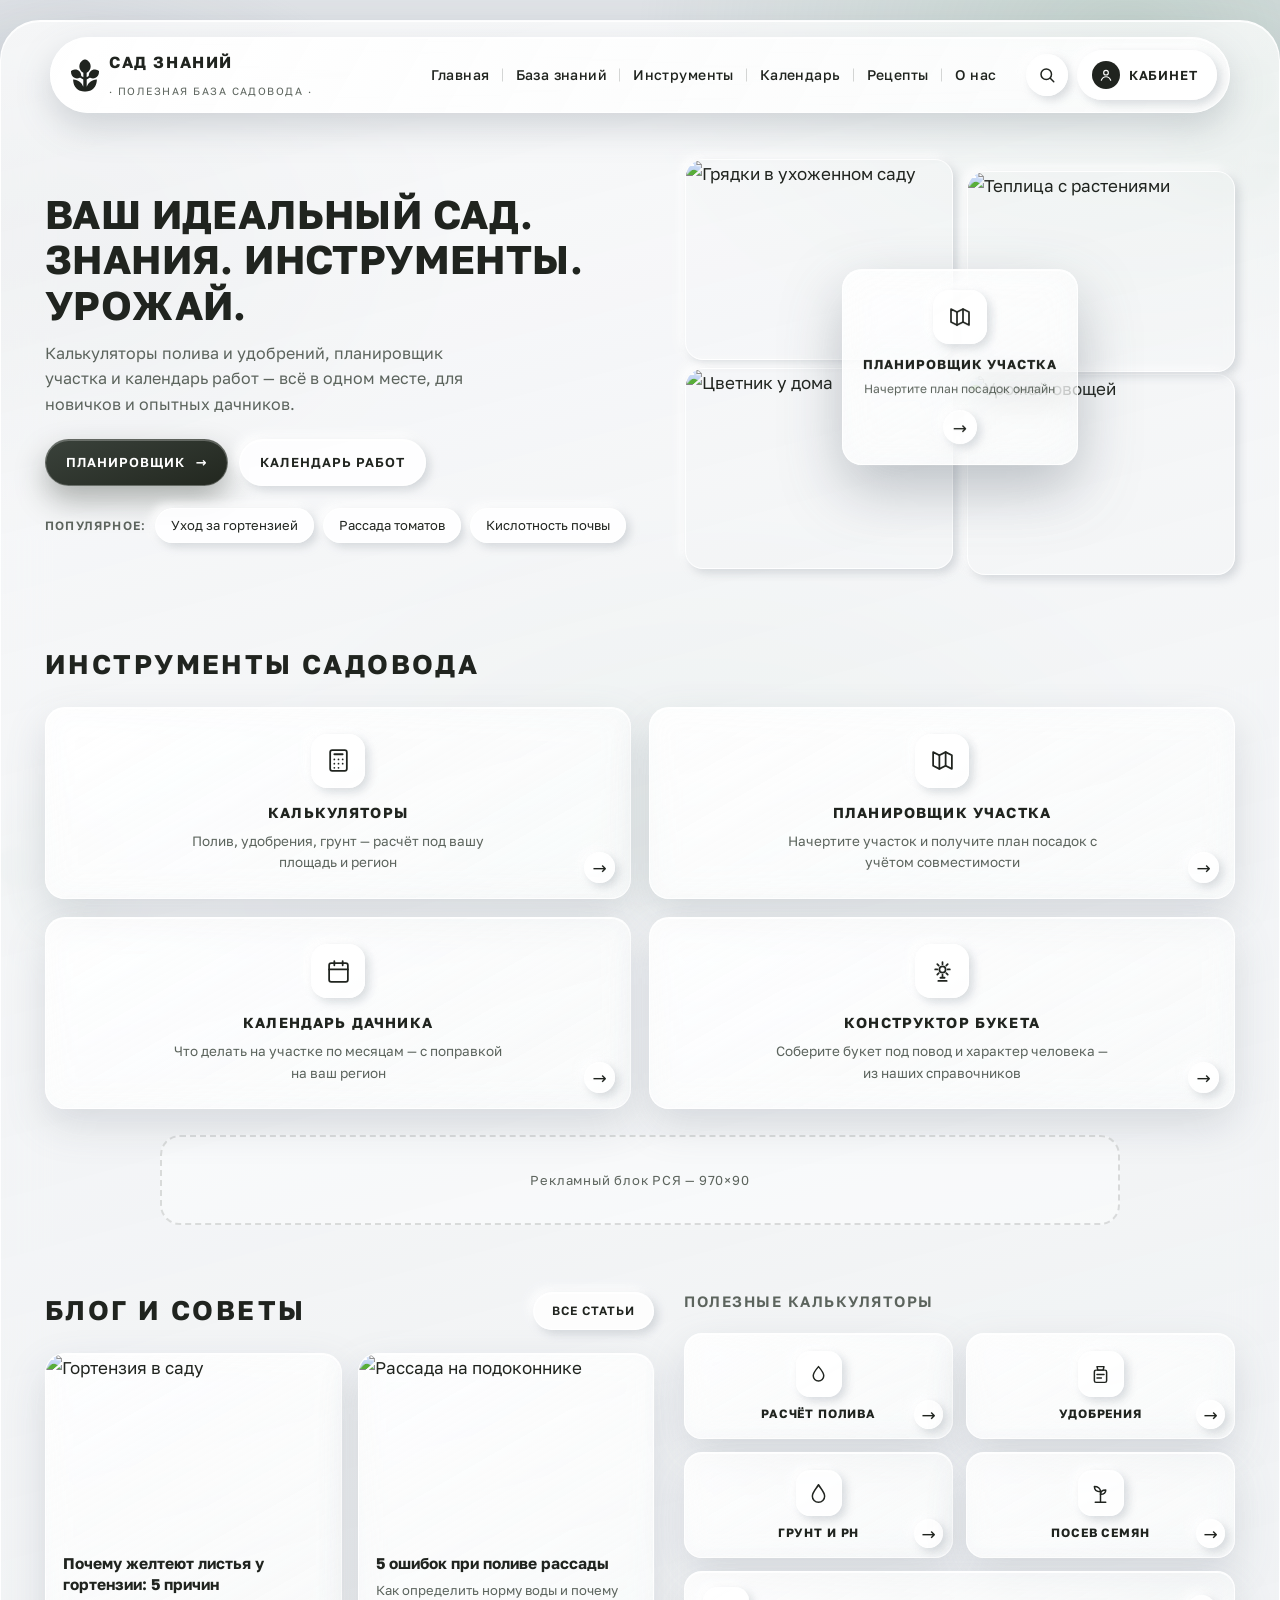
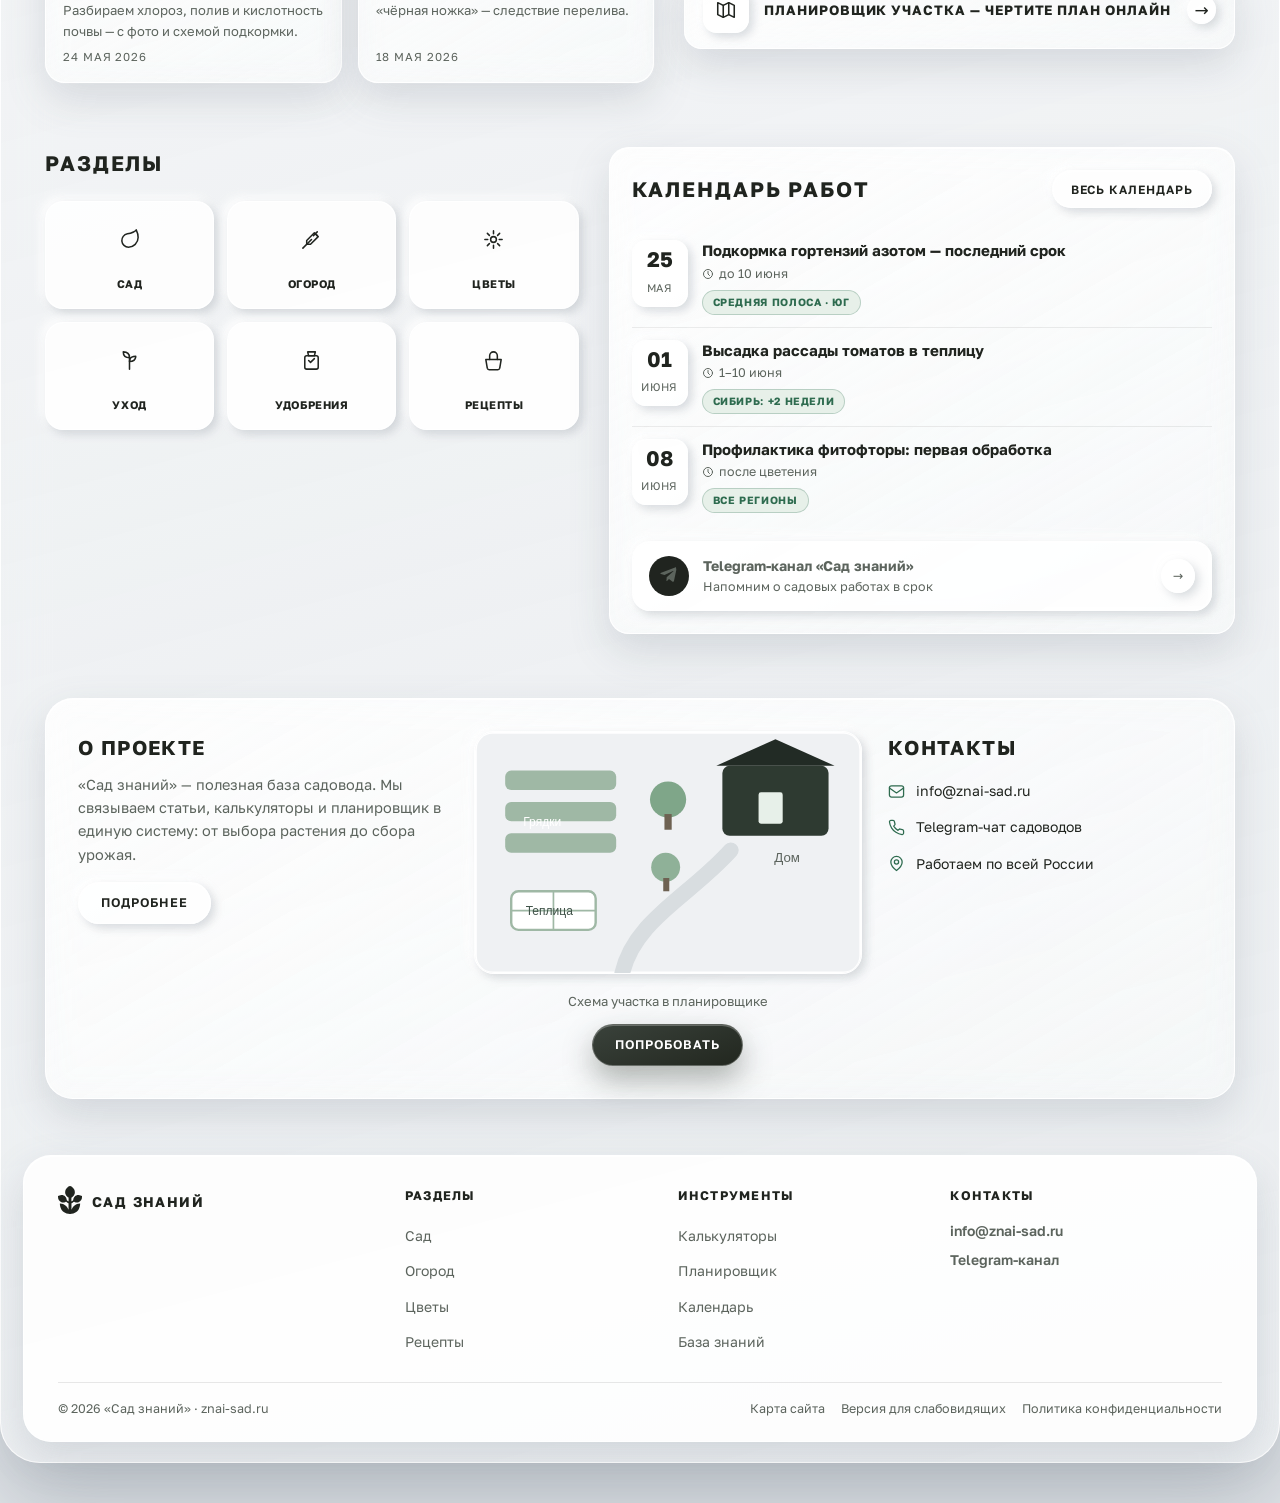
==== wp-content/themes/sad-znaniy/_design/index.html @ a73f1d6b "Этап 2: динамика главной + админ-интерфейсы (тема sad-znaniy)" ====
<!DOCTYPE html>
<html lang="ru">
<head>
<meta charset="UTF-8">
<meta name="viewport" content="width=device-width, initial-scale=1.0">
<title>Сад знаний — полезная база садовода: сад, огород, цветы</title>
<meta name="description" content="Сад знаний (znai-sad.ru) — полезная база садовода: калькуляторы полива и удобрений, планировщик участка, календарь работ и проверенные советы.">
<link rel="canonical" href="https://znai-sad.ru/">
<meta name="theme-color" content="#E3E6EA">
<meta property="og:site_name" content="Сад знаний">
<meta property="og:title" content="Сад знаний — полезная база садовода">
<meta property="og:description" content="Калькуляторы полива, планировщик участка и календарь работ — всё в одном месте.">
<meta property="og:type" content="website">
<meta property="og:url" content="https://znai-sad.ru/">

<link rel="icon" type="image/svg+xml" href="data:image/svg+xml,%3Csvg xmlns='http://www.w3.org/2000/svg' viewBox='0 0 44.17 51.39'%3E%3Cpath fill='%233FA46F' fill-rule='evenodd' d='M22.09%2051.39c0.05,0%200.11,0%200.16,0%203.99,-0.05%208.43,-1.2%2011.36,-3.45%201.19,-0.9%202.57,-2.29%203.41,-3.52%200.3,-0.45%200.62,-0.88%200.9,-1.37%201.9,-3.25%202.88,-6.92%202.87,-10.88%20-3.89,-0.13%20-7.99,1.74%20-10.23,3.51%20-2.51,1.98%20-4.27,4.1%20-5.77,7.95l0.01%20-11.77c0.78,-0.48%201.7,-1.05%202.65,-1.6%202.27,-1.32%201.74,-1.37%202.97,-0.88%202.48,1.01%204.91,1.28%207.47,0.42%202.12,-0.7%203.63,-2.09%204.8,-3.99%201.2,-1.93%201.58,-4.46%201.47,-7.26%20-1.9,-1.06%20-3.49,-2.06%20-6.23,-2.18%20-5.57,-0.24%20-9.48,4%20-9.83,9.07%20-0.06,1%200.03,0.89%20-0.72,1.35%20-0.54,0.32%20-2.27,1.44%20-2.68,1.48%20-0.05,-1.61%20-0.01,-3.28%20-0.01,-4.9%200,-0.42%200,-0.84%200,-1.25%20-0.01,-1.01%200.04,-0.46%201.78,-1.9%201.77,-1.47%203.16,-3.24%204.04,-5.76%200.92,-2.65%200.52,-5.91%20-0.62,-8.18%20-1.07,-2.13%20-2.83,-3.93%20-4.61,-5.1%20-1.42,-0.94%20-2.87,-1.21%20-3.19,-1.18%20-0.33,-0.03%20-1.78,0.24%20-3.2,1.18%20-1.77,1.17%20-3.53,2.97%20-4.61,5.1%20-1.14,2.27%20-1.54,5.53%20-0.61,8.18%200.88,2.52%202.26,4.29%204.04,5.76%201.73,1.44%201.79,0.89%201.78,1.9%20-0.01,0.41%20-0.01,0.83%20-0.01,1.25%200,1.62%200.04,3.29%20-0.01,4.9%20-0.41,-0.04%20-2.14,-1.16%20-2.68,-1.48%20-0.75,-0.46%20-0.65,-0.35%20-0.72,-1.35%20-0.34,-5.07%20-4.26,-9.31%20-9.82,-9.07%20-2.75,0.12%20-4.33,1.12%20-6.23,2.18%20-0.12,2.8%200.26,5.33%201.46,7.26%201.18,1.9%202.68,3.29%204.8,3.99%202.56,0.86%204.99,0.59%207.48,-0.42%201.22,-0.49%200.69,-0.44%202.97,0.88%200.94,0.55%201.86,1.12%202.65,1.6l0.01%2011.77c-1.51,-3.85%20-3.27,-5.97%20-5.77,-7.95%20-2.25,-1.77%20-6.35,-3.64%20-10.23,-3.51%20-0.01,3.96%200.96,7.63%202.86,10.88%200.29,0.49%200.6,0.92%200.91,1.37%200.83,1.23%202.22,2.62%203.4,3.52%202.93,2.25%207.38,3.4%2011.36,3.45%200.06,0%200.11,0%200.17,0z'/%3E%3C/svg%3E">

<script type="application/ld+json">
{"@context":"https://schema.org","@type":"WebSite","name":"Сад знаний","url":"https://znai-sad.ru/","description":"Полезная база садовода","inLanguage":"ru-RU"}
</script>

<!-- Локальные шрифты (без внешних запросов) -->
<link href="../assets/fonts/fonts.css" rel="stylesheet">

<style>
/* ==========================================================
   СТИЛЬ: серебристый неоморфизм + матовое стекло
   Брейкпоинты: 1180 / 1020 / 700 / 560
   ========================================================== */
:root{
    --bg:            #E3E6EA;
    --ink:           #20241F;
    --muted:         #5C645D;
    --accent:        #2E6B4F;
    --accent-soft:   #E7F0E9;

    --glass:         linear-gradient(150deg, rgba(255,255,255,.78), rgba(248,250,250,.52));
    --glass-strong:  rgba(255,255,255,.88);
    --glass-border:  rgba(255,255,255,.95);

    --neu:    8px 8px 20px rgba(160,168,176,.45), -8px -8px 20px rgba(255,255,255,.95);
    --neu-sm: 4px 4px 10px rgba(160,168,176,.4),  -4px -4px 10px rgba(255,255,255,.9);
    --sh-glass: 0 16px 40px rgba(100,112,124,.20);

    --r-lg: 28px; --r-md: 20px; --r-tile: 18px;

    /* H1 уменьшен — больше не конфликтует с шапкой */
    --fs-h1: clamp(25px, 3.3vw, 40px);
    --fs-h2: clamp(20px, 2.4vw, 27px);
    --fs-body: 17px;
}

*{ margin:0; padding:0; box-sizing:border-box; }
html{
    scroll-behavior:smooth;
    scroll-padding-top:92px;   /* якоря не прячутся под прилипающей шапкой */
}
body{
    font-family:'Golos Text', system-ui, sans-serif;
    font-size:var(--fs-body); line-height:1.6;
    color:var(--ink); background:var(--bg);
    -webkit-font-smoothing:antialiased;
    overflow-x:hidden;         /* страховка от горизонтального скролла */
}
img{ max-width:100%; display:block; height:auto; }
a{ color:inherit; text-decoration:none; }
ul{ list-style:none; }
:focus-visible{ outline:3px solid var(--accent); outline-offset:2px; border-radius:6px; }

.skip-link{ position:absolute; left:-9999px; top:0; z-index:200; background:var(--ink); color:#fff; padding:10px 20px; border-radius:0 0 12px 0; }
.skip-link:focus{ left:0; }

.ambient{ position:fixed; inset:0; z-index:0; pointer-events:none; background:
    radial-gradient(700px 480px at 88% 4%,  rgba(122,168,138,.28), transparent 70%),
    radial-gradient(560px 420px at 4% 26%,  rgba(150,160,168,.30), transparent 70%),
    radial-gradient(720px 520px at 55% 96%, rgba(122,168,138,.20), transparent 70%);
}
.leaf{ position:fixed; z-index:0; pointer-events:none; color:#3F7A58; opacity:.09; filter:blur(2px); }
.leaf-1{ left:-70px; bottom:-40px; width:260px; transform:rotate(-14deg); }
.leaf-2{ right:-60px; top:6%; width:210px; transform:rotate(18deg); }

.frame{
    position:relative; z-index:1;
    max-width:1280px; margin:20px auto 40px;
    border-radius:40px;
    background:linear-gradient(165deg, rgba(255,255,255,.72), rgba(243,246,247,.5));
    border:1px solid rgba(255,255,255,.9);
    box-shadow:0 40px 90px rgba(90,102,114,.35), inset 0 1px 0 rgba(255,255,255,.95);
    -webkit-backdrop-filter:blur(24px); backdrop-filter:blur(24px);
}
.inner{ padding:0 44px; }

/* ============ ШАПКА-ПИЛЮЛЯ ============ */
.topbar{
    position:sticky; top:12px; z-index:100;
    display:flex; align-items:center; gap:16px;
    margin:16px auto 0; max-width:1180px;
    padding:10px 12px 10px 20px;
    border-radius:999px;
    /* фон плотнее — контент под шапкой не просвечивает текстом */
    background:linear-gradient(120deg, rgba(255,255,255,.94), rgba(250,251,251,.86));
    border:1px solid var(--glass-border);
    box-shadow:0 14px 34px rgba(100,112,124,.26), inset 0 1px 0 #fff;
    -webkit-backdrop-filter:blur(20px); backdrop-filter:blur(20px);
    min-height:64px;
}
.logo{ display:flex; align-items:center; gap:10px; flex-shrink:0; }
.logo-mark{ color:var(--ink); display:flex; transition:color .25s, transform .25s; }
.logo:hover .logo-mark{ color:var(--accent); transform:scale(1.05); }
.logo-name{ font-weight:700; font-size:16px; letter-spacing:.1em; text-transform:uppercase; line-height:1.2; white-space:nowrap; }
.logo-tag{ font-size:10.5px; letter-spacing:.14em; text-transform:uppercase; color:var(--muted); line-height:1.4; white-space:nowrap; }

.nav{ display:flex; margin-left:auto; min-width:0; }
.nav a{
    position:relative; padding:9px 13px;
    font-size:14px; font-weight:500; letter-spacing:.03em;
    color:var(--ink); white-space:nowrap;
    transition:color .2s;
}
.nav a:hover{ color:var(--accent); }
.nav a:not(:last-child)::after{
    content:""; position:absolute; right:0; top:50%; transform:translateY(-50%);
    width:1px; height:13px; background:rgba(32,36,31,.18);
}

.topbar-actions{ display:flex; align-items:center; gap:9px; flex-shrink:0; }
.icon-btn{
    width:42px; height:42px; border-radius:50%;
    background:var(--glass-strong); border:1px solid var(--glass-border);
    box-shadow:var(--neu-sm);
    display:flex; align-items:center; justify-content:center;
    cursor:pointer; color:var(--ink);
    transition:color .2s, box-shadow .25s;
}
.icon-btn:hover{ color:var(--accent); box-shadow:var(--neu); }
.btn-cab{
    display:inline-flex; align-items:center; gap:9px;
    padding:10px 18px 10px 14px; border-radius:999px;
    background:var(--glass-strong); border:1px solid var(--glass-border);
    box-shadow:var(--neu-sm);
    font-size:13px; font-weight:600; letter-spacing:.07em; text-transform:uppercase;
    color:var(--ink); white-space:nowrap;
    transition:color .2s, box-shadow .25s;
}
.btn-cab:hover{ color:var(--accent); box-shadow:var(--neu); }
.btn-cab .cab-ava{
    width:28px; height:28px; border-radius:50%; flex-shrink:0;
    background:var(--ink); color:#fff;
    display:flex; align-items:center; justify-content:center;
}

.nav-toggle-input{ display:none; }
.nav-burger{ display:none; }

/* ============ КНОПКИ ============ */
.btn{
    display:inline-flex; align-items:center; justify-content:center; gap:10px;
    padding:13px 26px; border-radius:999px;
    font-family:inherit; font-size:14px; font-weight:600;
    letter-spacing:.08em; text-transform:uppercase;
    border:1px solid transparent; cursor:pointer;
    transition:transform .22s ease, box-shadow .28s ease, background .25s, color .25s;
    min-height:48px;
}
.btn:hover{ transform:translateY(-2px); }
.btn .arr{ transition:transform .2s; }
.btn:hover .arr{ transform:translateX(4px); }

.btn-dark{
    background:linear-gradient(160deg, #3A423B, #22271F);
    color:#fff; border:1px solid rgba(255,255,255,.25);
    box-shadow:0 14px 30px rgba(35,42,34,.35), inset 0 1px 0 rgba(255,255,255,.25);
}
.btn-dark:hover{ box-shadow:0 18px 38px rgba(35,42,34,.45), inset 0 1px 0 rgba(255,255,255,.3); }
.btn-light{
    background:var(--glass-strong);
    border:1px solid var(--glass-border);
    box-shadow:var(--neu-sm), inset 0 1px 0 #fff;
    color:var(--ink);
}
.btn-light:hover{ box-shadow:var(--neu), inset 0 1px 0 #fff; color:var(--accent); }
.hero-buttons .btn{ padding:12px 20px; min-height:46px; font-size:13px; }

.circle-go{
    width:34px; height:34px; border-radius:50%; flex-shrink:0;
    background:var(--glass-strong); border:1px solid var(--glass-border);
    box-shadow:var(--neu-sm);
    display:inline-flex; align-items:center; justify-content:center;
    color:var(--ink); transition:transform .22s, color .2s;
}
a:hover > .circle-go, .tile:hover .circle-go, .tool-card:hover .circle-go{ transform:translateX(3px); color:var(--accent); }

.h-cap{ font-size:var(--fs-h2); font-weight:700; letter-spacing:.09em; text-transform:uppercase; }
.h-sub{ font-size:14px; font-weight:600; letter-spacing:.1em; text-transform:uppercase; color:var(--muted); }

/* ============ HERO ============ */
.hero{ padding:46px 0 36px; }
.hero-grid{ display:grid; grid-template-columns:1.04fr .96fr; gap:44px; align-items:center; }
.hero-left{ min-width:0; }
.hero h1{
    font-size:var(--fs-h1); font-weight:700; line-height:1.14;
    letter-spacing:.01em; text-transform:uppercase;
    margin:0 0 12px;
    text-wrap:balance;
}
.hero-sub{ color:var(--muted); font-size:16px; max-width:430px; margin-bottom:22px; }
.hero-buttons{ display:flex; gap:11px; flex-wrap:wrap; }

.popular{ display:flex; align-items:center; gap:9px; flex-wrap:wrap; margin-top:22px; }
.popular-label{ letter-spacing:.1em; text-transform:uppercase; color:var(--muted); font-size:12px; font-weight:600; }
.popular-chip{
    padding:6px 15px; border-radius:999px; font-size:13px;
    background:var(--glass-strong); border:1px solid var(--glass-border);
    box-shadow:var(--neu-sm);
    transition:color .2s;
}
.popular-chip:hover{ color:var(--accent); }

/* Коллаж */
.collage{ min-width:0; }
.collage-grid{ display:grid; grid-template-columns:1fr 1fr; gap:14px; }
.collage-grid img{
    width:100%; aspect-ratio:4/3; object-fit:cover;
    border-radius:var(--r-tile);
    box-shadow:var(--neu-sm);
    border:1px solid rgba(255,255,255,.9);
}
/* Лёгкие сдвиги — только на широких экранах */
@media(min-width:1181px){
    .collage-grid img:nth-child(2){ transform:translateY(12px); }
    .collage-grid img:nth-child(3){ transform:translateY(-6px); }
}
/* Стеклянный CTA поверх коллажа — только на широких */
.glass-cta{
    position:absolute; left:50%; top:50%; transform:translate(-50%,-50%);
    width:min(56%, 236px);
    background:linear-gradient(150deg, rgba(255,255,255,.68), rgba(248,250,250,.5));
    border:1px solid rgba(255,255,255,.95);
    border-radius:var(--r-md);
    box-shadow:0 24px 60px rgba(80,92,104,.35), inset 0 1px 0 #fff;
    -webkit-backdrop-filter:blur(16px); backdrop-filter:blur(16px);
    padding:20px 18px; text-align:center;
    transition:transform .25s ease;
}
.glass-cta:hover{ transform:translate(-50%,-50%) scale(1.03); }
.glass-cta .tile-ico{ margin:0 auto 10px; }
.glass-cta strong{ display:block; font-size:13px; letter-spacing:.08em; text-transform:uppercase; }
.glass-cta .cta-note{ display:block; font-size:12px; color:var(--muted); margin:4px 0 12px; }
.collage{ position:relative; }

/* ============ СЕКЦИИ ============ */
.section{ padding:32px 0; }
.section-head{ display:flex; align-items:center; justify-content:space-between; gap:14px; margin-bottom:20px; flex-wrap:wrap; }

.tile-ico{
    width:54px; height:54px; border-radius:16px;
    background:var(--glass-strong); border:1px solid var(--glass-border);
    box-shadow:var(--neu-sm), inset 0 1px 0 #fff;
    display:flex; align-items:center; justify-content:center;
    color:var(--ink);
    transition:transform .22s ease;
}

/* ИНСТРУМЕНТЫ: всегда 2 в ряд */
.tools-grid{ display:grid; grid-template-columns:repeat(2,1fr); gap:18px; }
.tool-card{
    position:relative;
    background:var(--glass); border:1px solid var(--glass-border);
    border-radius:var(--r-md);
    box-shadow:var(--sh-glass), inset 0 1px 0 rgba(255,255,255,.9);
    -webkit-backdrop-filter:blur(14px); backdrop-filter:blur(14px);
    padding:26px 24px 24px; text-align:center;
    transition:transform .25s ease, box-shadow .3s ease;
}
.tool-card:hover{
    transform:translateY(-4px);
    box-shadow:0 22px 48px rgba(100,112,124,.26), inset 0 1px 0 rgba(255,255,255,.9);
}
.tool-card:hover .tile-ico{ transform:scale(1.06); }
.tool-card .tile-ico{ margin:0 auto 13px; }
.tool-card h3{ font-size:14.5px; font-weight:700; letter-spacing:.08em; text-transform:uppercase; margin-bottom:7px; }
.tool-card p{ font-size:13.5px; color:var(--muted); max-width:340px; margin:0 auto; }
.tool-card .circle-go{ position:absolute; right:15px; bottom:15px; width:31px; height:31px; }

.ad-slot{
    margin:26px auto 0; max-width:960px; height:90px;
    border:2px dashed rgba(32,36,31,.14); border-radius:var(--r-md);
    display:flex; align-items:center; justify-content:center;
    color:var(--muted); font-size:13px; letter-spacing:.06em;
    background:rgba(255,255,255,.4);
}

/* БЛОГ + КАЛЬКУЛЯТОРЫ */
.blog-grid{ display:grid; grid-template-columns:1.05fr .95fr; gap:30px; align-items:start; }
.posts{ display:grid; grid-template-columns:1fr 1fr; gap:16px; }
.post-card{
    background:var(--glass); border:1px solid var(--glass-border);
    border-radius:var(--r-md); overflow:hidden;
    box-shadow:var(--sh-glass), inset 0 1px 0 rgba(255,255,255,.9);
    -webkit-backdrop-filter:blur(12px); backdrop-filter:blur(12px);
    transition:transform .25s ease, box-shadow .3s ease;
    display:flex; flex-direction:column;
}
.post-card:hover{ transform:translateY(-4px); box-shadow:0 20px 44px rgba(100,112,124,.26), inset 0 1px 0 rgba(255,255,255,.9); }
.post-card img{ width:100%; aspect-ratio:16/10; object-fit:cover; }
.post-body{ padding:15px 17px 16px; display:flex; flex-direction:column; gap:6px; flex:1; }
.post-body h3{ font-size:15.5px; font-weight:700; line-height:1.35; }
.post-body h3 a{ transition:color .2s; }
.post-body h3 a:hover{ color:var(--accent); }
.post-body p{
    font-size:13px; color:var(--muted);
    display:-webkit-box; -webkit-line-clamp:2; -webkit-box-orient:vertical; overflow:hidden;
}
.post-date{ font-size:11.5px; letter-spacing:.08em; text-transform:uppercase; color:var(--muted); margin-top:auto; }

.calc-tiles{ display:grid; grid-template-columns:1fr 1fr; gap:13px; }
.tile{
    position:relative;
    background:var(--glass); border:1px solid var(--glass-border);
    border-radius:var(--r-tile);
    box-shadow:var(--sh-glass), inset 0 1px 0 rgba(255,255,255,.9);
    -webkit-backdrop-filter:blur(12px); backdrop-filter:blur(12px);
    padding:17px 14px 15px; text-align:center;
    transition:transform .25s ease, box-shadow .3s ease;
}
.tile:hover{ transform:translateY(-3px); box-shadow:0 18px 40px rgba(100,112,124,.26), inset 0 1px 0 rgba(255,255,255,.9); }
.tile:hover .tile-ico{ transform:scale(1.06); }
.tile .tile-ico{ width:46px; height:46px; border-radius:14px; margin:0 auto 9px; }
.tile strong{ display:block; font-size:12px; font-weight:700; letter-spacing:.07em; text-transform:uppercase; line-height:1.4; }
.tile .circle-go{ position:absolute; right:9px; bottom:9px; width:29px; height:29px; }
.tile-wide{ grid-column:1 / -1; display:flex; align-items:center; gap:15px; text-align:left; padding:15px 18px; }
.tile-wide .tile-ico{ margin:0; }
.tile-wide strong{ font-size:13.5px; }
.tile-wide .circle-go{ margin-left:auto; position:static; }

/* РАЗДЕЛЫ + КАЛЕНДАРЬ */
.sx-grid{ display:grid; grid-template-columns:.92fr 1.08fr; gap:30px; align-items:start; }
.sx-tiles{ display:grid; grid-template-columns:repeat(3,1fr); gap:13px; }
.sx-tile{
    background:var(--glass-strong); border:1px solid var(--glass-border);
    border-radius:var(--r-tile);
    box-shadow:var(--neu-sm);
    padding:15px 8px 13px; text-align:center;
    transition:transform .25s ease, box-shadow .3s ease, color .2s;
    color:var(--ink);
}
.sx-tile:hover{ transform:translateY(-3px); box-shadow:var(--neu); color:var(--accent); }
.sx-tile .tile-ico{ width:44px; height:44px; border-radius:13px; margin:0 auto 7px; background:transparent; border:none; box-shadow:none; }
.sx-tile strong{ font-size:11px; font-weight:700; letter-spacing:.05em; text-transform:uppercase; }

.panel-cal{
    background:var(--glass); border:1px solid var(--glass-border);
    border-radius:var(--r-md);
    box-shadow:var(--sh-glass), inset 0 1px 0 rgba(255,255,255,.9);
    -webkit-backdrop-filter:blur(14px); backdrop-filter:blur(14px);
    padding:22px;
}
.event{ display:flex; gap:14px; align-items:flex-start; padding:12px 0; border-bottom:1px solid rgba(32,36,31,.08); }
.event:last-of-type{ border-bottom:none; }
.date-block{
    min-width:56px; text-align:center; padding:7px 6px;
    border-radius:14px;
    background:var(--glass-strong); border:1px solid var(--glass-border);
    box-shadow:var(--neu-sm);
}
.date-num{ font-size:21px; font-weight:700; line-height:1.1; display:block; }
.date-month{ font-size:11px; letter-spacing:.06em; text-transform:uppercase; color:var(--muted); }
.event-body{ flex:1; min-width:0; }
.event-body h3{ font-size:15px; font-weight:700; line-height:1.35; }
.event-meta{ display:flex; flex-wrap:wrap; gap:4px 14px; font-size:12.5px; color:var(--muted); margin-top:3px; }
.event-meta span{ display:inline-flex; align-items:center; gap:5px; }
.region-tag{
    display:inline-block; font-size:10.5px; font-weight:700; letter-spacing:.06em; text-transform:uppercase;
    background:var(--accent-soft); color:var(--accent);
    border:1px solid rgba(46,107,79,.25);
    padding:3px 10px; border-radius:999px; margin-top:6px;
}

.tg-banner{
    margin-top:16px;
    display:flex; align-items:center; gap:14px;
    background:var(--glass-strong); border:1px solid var(--glass-border);
    border-radius:var(--r-tile);
    box-shadow:var(--neu-sm), inset 0 1px 0 #fff;
    padding:13px 16px;
    transition:transform .25s ease, box-shadow .3s ease;
}
.tg-banner:hover{ transform:translateY(-2px); box-shadow:var(--neu); }
.tg-icon{
    width:40px; height:40px; border-radius:50%; flex-shrink:0;
    background:var(--ink); color:#fff;
    display:flex; align-items:center; justify-content:center;
}
.tg-banner strong{ display:block; font-size:14px; }
.tg-banner span{ font-size:12.5px; color:var(--muted); }
.tg-banner .circle-go{ margin-left:auto; }

/* О ПРОЕКТЕ */
.about-panel{
    background:var(--glass); border:1px solid var(--glass-border);
    border-radius:var(--r-lg);
    box-shadow:var(--sh-glass), inset 0 1px 0 rgba(255,255,255,.9);
    -webkit-backdrop-filter:blur(14px); backdrop-filter:blur(14px);
    padding:32px;
    display:grid; grid-template-columns:1fr 1.05fr .85fr; gap:26px;
}
.about-panel h2{ font-size:20px; font-weight:700; letter-spacing:.07em; text-transform:uppercase; margin-bottom:10px; }
.about-panel p{ font-size:14.5px; color:var(--muted); margin-bottom:16px; }
.plan-mini svg{ width:100%; height:auto; border-radius:var(--r-md); box-shadow:var(--neu-sm); border:1px solid rgba(255,255,255,.9); }
.contact-list li{ display:flex; align-items:center; gap:11px; padding:7px 0; font-size:14px; }
.contact-list svg{ color:var(--accent); flex-shrink:0; }
.contact-list a{ transition:color .2s; }
.contact-list a:hover{ color:var(--accent); }

/* ============ ФУТЕР ============ */
.footer{
    margin:24px 22px 20px;
    background:var(--glass-strong);
    border:1px solid var(--glass-border);
    border-radius:var(--r-lg);
    box-shadow:var(--sh-glass), inset 0 1px 0 #fff;
    padding:30px 34px 22px;
}
.footer-grid{ display:grid; grid-template-columns:1.3fr 1fr 1fr 1.1fr; gap:26px; }
.footer h4{ font-size:12.5px; font-weight:700; letter-spacing:.1em; text-transform:uppercase; margin-bottom:11px; }
.footer-col li{ padding:4px 0; }
.footer-col a{ font-size:14px; color:var(--muted); transition:color .2s; }
.footer-col a:hover{ color:var(--accent); }
.footer-phone{ font-size:14.5px; font-weight:600; padding:3px 0; display:block; transition:color .2s; }
.footer-phone:hover{ color:var(--accent); }
.footer-bottom{
    display:flex; align-items:center; gap:18px; flex-wrap:wrap;
    margin-top:24px; padding-top:16px;
    border-top:1px solid rgba(32,36,31,.1);
    font-size:12.5px; color:var(--muted);
}
.footer-bottom .spacer{ margin-left:auto; display:flex; gap:16px; align-items:center; flex-wrap:wrap; }
.link-plain{ color:var(--muted); transition:color .2s; }
.link-plain:hover{ color:var(--accent); }
button.link-plain{ background:none; border:none; cursor:pointer; font:inherit; padding:0; }

body.bvi{ filter:grayscale(1) contrast(1.15); font-size:20px; }

/* ==========================================================
   АДАПТИВ
   ========================================================== */

/* --- 1180: компактная шапка, без бургера --- */
@media(max-width:1180px){
    .logo-tag{ display:none; }
    .nav a{ padding:9px 10px; font-size:13px; }
    .btn-cab{ padding:10px 14px 10px 12px; font-size:12px; }
    .hero-grid{ gap:36px; }
    .inner{ padding:0 32px; }
}

/* --- 1020: бургер + hero в одну колонку --- */
@media(max-width:1020px){
    .inner{ padding:0 22px; }
    .frame{ margin:12px; border-radius:28px; }

    .topbar{ border-radius:24px; padding:9px 10px 9px 16px; min-height:58px; }
    .nav{
        display:none; position:absolute; top:calc(100% + 8px); left:0; right:0;
        flex-direction:column; gap:2px;
        background:rgba(255,255,255,.97);
        -webkit-backdrop-filter:blur(20px); backdrop-filter:blur(20px);
        border:1px solid var(--glass-border); border-radius:20px;
        box-shadow:0 20px 50px rgba(90,102,114,.3);
        padding:12px;
    }
    .nav a{ padding:12px 14px; font-size:15px; border-radius:12px; }
    .nav a:hover{ background:var(--accent-soft); }
    .nav a:not(:last-child)::after{ display:none; }
    .nav-toggle-input:checked ~ .nav{ display:flex; }
    .nav-burger{
        display:flex; margin-left:auto;
        width:42px; height:42px; border-radius:50%;
        background:var(--glass-strong); border:1px solid var(--glass-border);
        box-shadow:var(--neu-sm);
        align-items:center; justify-content:center; cursor:pointer;
        font-size:19px; color:var(--ink);
    }
    .btn-cab span:last-child{ display:none; }
    .btn-cab{ padding:9px; }
    .btn-cab .cab-ava{ width:24px; height:24px; }

    /* Hero: одна колонка, порядок = текст → фото → кнопки → чипы */
    .hero{ padding:34px 0 30px; }
    .hero-grid{ grid-template-columns:1fr; gap:24px; }
    .hero-left{ display:contents; }
    .hero-left h1{ order:1; }
    .hero-left .hero-sub{ order:2; }
    .collage{ order:3; }
    .hero-left .hero-buttons{ order:4; }
    .hero-left .popular{ order:5; }

    /* Стеклянный CTA: из «поверх фото» в отдельную плашку под коллажом */
    .glass-cta{
        position:static; transform:none; width:100%;
        display:flex; align-items:center; gap:14px; text-align:left;
        margin-top:14px; padding:15px 18px;
    }
    .glass-cta:hover{ transform:translateY(-2px); }
    .glass-cta .tile-ico{ margin:0; width:44px; height:44px; }
    .glass-cta .cta-note{ display:none; }
    .glass-cta strong{ font-size:12.5px; }
    .glass-cta .circle-go{ margin-left:auto; }

    .blog-grid{ grid-template-columns:1fr; gap:26px; }
    .sx-grid{ grid-template-columns:1fr; gap:26px; }
    .about-panel{ grid-template-columns:1fr 1fr; padding:26px; gap:22px; }
    .about-panel > div:last-child{ grid-column:1 / -1; }
    .footer{ margin:16px; padding:26px 22px 18px; }
    .footer-grid{ grid-template-columns:1fr 1fr; }
}

/* --- 700: планшет узкий --- */
@media(max-width:700px){
    .section{ padding:26px 0; }
    .about-panel{ grid-template-columns:1fr; padding:22px; }
    .panel-cal{ padding:18px 16px; }
    .sx-tiles{ gap:10px; }
    .sx-tile strong{ font-size:10px; }
    .footer-grid{ gap:20px; }
}

/* --- 560: мобильный --- */
@media(max-width:560px){
    .hero h1{ font-size:24px; }
    .hero-sub{ font-size:15px; }
    .posts{ grid-template-columns:1fr; }
    .calc-tiles{ gap:10px; }

    /* Инструменты: 2 в ряд даже на мобильном — компактные */
    .tools-grid{ gap:11px; }
    .tool-card{ padding:18px 12px 14px; }
    .tool-card .tile-ico{ width:44px; height:44px; border-radius:13px; margin-bottom:9px; }
    .tool-card h3{ font-size:11.5px; letter-spacing:.05em; }
    .tool-card p{ font-size:11.5px; line-height:1.45; }
    .tool-card .circle-go{ display:none; }

    .hero-buttons{ flex-wrap:nowrap; gap:8px; }
    .hero-buttons .btn{ flex:1; padding:11px 8px; font-size:11px; white-space:nowrap; }
    .hero-buttons .btn .arr{ display:none; }
    .btn:not(.hero-buttons .btn){ width:100%; }

    .logo-name{ font-size:14px; }
    .footer{ margin:12px; padding:22px 18px 16px; }
    .footer-grid{ grid-template-columns:1fr; }
    .footer-bottom{ flex-direction:column; align-items:flex-start; }
    .footer-bottom .spacer{ margin-left:0; }
    .collage-grid{ gap:10px; }
    .ad-slot{ height:80px; }
}

/* Уважение к настройке «меньше анимаций» */
@media (prefers-reduced-motion: reduce){
    html{ scroll-behavior:auto; }
    *, *::before, *::after{ transition:none !important; animation:none !important; }
}
</style>
</head>
<body>

<a class="skip-link" href="#main">Перейти к содержанию</a>

<div class="ambient" aria-hidden="true"></div>

<svg aria-hidden="true" style="position:absolute;width:0;height:0;overflow:hidden">
    <symbol id="logo-sad" viewBox="0 0 44.17 51.39">
        <path fill="currentColor" fill-rule="evenodd" d="M22.09 51.39c0.05,0 0.11,0 0.16,0 3.99,-0.05 8.43,-1.2 11.36,-3.45 1.19,-0.9 2.57,-2.29 3.41,-3.52 0.3,-0.45 0.62,-0.88 0.9,-1.37 1.9,-3.25 2.88,-6.92 2.87,-10.88 -3.89,-0.13 -7.99,1.74 -10.23,3.51 -2.51,1.98 -4.27,4.1 -5.77,7.95l0.01 -11.77c0.78,-0.48 1.7,-1.05 2.65,-1.6 2.27,-1.32 1.74,-1.37 2.97,-0.88 2.48,1.01 4.91,1.28 7.47,0.42 2.12,-0.7 3.63,-2.09 4.8,-3.99 1.2,-1.93 1.58,-4.46 1.47,-7.26 -1.9,-1.06 -3.49,-2.06 -6.23,-2.18 -5.57,-0.24 -9.48,4 -9.83,9.07 -0.06,1 0.03,0.89 -0.72,1.35 -0.54,0.32 -2.27,1.44 -2.68,1.48 -0.05,-1.61 -0.01,-3.28 -0.01,-4.9 0,-0.42 0,-0.84 0,-1.25 -0.01,-1.01 0.04,-0.46 1.78,-1.9 1.77,-1.47 3.16,-3.24 4.04,-5.76 0.92,-2.65 0.52,-5.91 -0.62,-8.18 -1.07,-2.13 -2.83,-3.93 -4.61,-5.1 -1.42,-0.94 -2.87,-1.21 -3.19,-1.18 -0.33,-0.03 -1.78,0.24 -3.2,1.18 -1.77,1.17 -3.53,2.97 -4.61,5.1 -1.14,2.27 -1.54,5.53 -0.61,8.18 0.88,2.52 2.26,4.29 4.04,5.76 1.73,1.44 1.79,0.89 1.78,1.9 -0.01,0.41 -0.01,0.83 -0.01,1.25 0,1.62 0.04,3.29 -0.01,4.9 -0.41,-0.04 -2.14,-1.16 -2.68,-1.48 -0.75,-0.46 -0.65,-0.35 -0.72,-1.35 -0.34,-5.07 -4.26,-9.31 -9.82,-9.07 -2.75,0.12 -4.33,1.12 -6.23,2.18 -0.12,2.8 0.26,5.33 1.46,7.26 1.18,1.9 2.68,3.29 4.8,3.99 2.56,0.86 4.99,0.59 7.48,-0.42 1.22,-0.49 0.69,-0.44 2.97,0.88 0.94,0.55 1.86,1.12 2.65,1.6l0.01 11.77c-1.51,-3.85 -3.27,-5.97 -5.77,-7.95 -2.25,-1.77 -6.35,-3.64 -10.23,-3.51 -0.01,3.96 0.96,7.63 2.86,10.88 0.29,0.49 0.6,0.92 0.91,1.37 0.83,1.23 2.22,2.62 3.4,3.52 2.93,2.25 7.38,3.4 11.36,3.45 0.06,0 0.11,0 0.17,0z"/>
    </symbol>
</svg>

<svg class="leaf leaf-1" aria-hidden="true"><use href="#logo-sad"/></svg>
<svg class="leaf leaf-2" aria-hidden="true"><use href="#logo-sad"/></svg>

<div class="frame">

    <!-- ================= ШАПКА ================= -->
    <header class="topbar">
        <a href="/" class="logo" aria-label="Сад знаний — на главную">
            <span class="logo-mark">
                <svg width="28" height="33" viewBox="0 0 44.17 51.39" aria-hidden="true"><use href="#logo-sad"/></svg>
            </span>
            <span>
                <span class="logo-name">Сад знаний</span><br>
                <span class="logo-tag">· полезная база садовода ·</span>
            </span>
        </a>

        <input type="checkbox" id="nav-toggle" class="nav-toggle-input" aria-label="Открыть меню">
        <label for="nav-toggle" class="nav-burger" aria-hidden="true">☰</label>

        <nav class="nav" aria-label="Основное меню">
            <a href="#main">Главная</a>
            <a href="#sadvogorod">База знаний</a>
            <a href="#tools">Инструменты</a>
            <a href="#calendar">Календарь</a>
            <a href="#recipes">Рецепты</a>
            <a href="#about">О нас</a>
        </nav>

        <div class="topbar-actions">
            <button class="icon-btn" aria-label="Поиск по сайту">
                <svg width="18" height="18" viewBox="0 0 24 24" fill="none" stroke="currentColor" stroke-width="2" stroke-linecap="round"><circle cx="11" cy="11" r="7"/><path d="m21 21-4.3-4.3"/></svg>
            </button>
            <a href="#" class="btn-cab" aria-label="Личный кабинет">
                <span class="cab-ava" aria-hidden="true">
                    <svg width="14" height="14" viewBox="0 0 24 24" fill="none" stroke="currentColor" stroke-width="2" stroke-linecap="round"><circle cx="12" cy="8" r="4"/><path d="M4 21c1.5-4 5-6 8-6s6.5 2 8 6"/></svg>
                </span>
                <span>Кабинет</span>
            </a>
        </div>
    </header>

    <main id="main" class="inner">

    <!-- ================= HERO ================= -->
    <section class="hero">
        <div class="hero-grid">
            <div class="hero-left">
                <h1>Ваш идеальный сад.<br>Знания. Инструменты. Урожай.</h1>
                <p class="hero-sub">Калькуляторы полива и удобрений, планировщик участка и календарь работ — всё в одном месте, для новичков и опытных дачников.</p>
                <div class="hero-buttons">
                    <a href="#tools" class="btn btn-dark">Планировщик <span class="arr">→</span></a>
                    <a href="#calendar" class="btn btn-light">Календарь работ</a>
                </div>
                <div class="popular">
                    <span class="popular-label">Популярное:</span>
                    <a href="#" class="popular-chip">Уход за гортензией</a>
                    <a href="#" class="popular-chip">Рассада томатов</a>
                    <a href="#" class="popular-chip">Кислотность почвы</a>
                </div>
            </div>

            <div class="collage" aria-label="Фотографии сада и огорода">
                <div class="collage-grid">
                    <img src="https://loremflickr.com/480/360/garden,beds" alt="Грядки в ухоженном саду" width="480" height="360" fetchpriority="high">
                    <img src="https://loremflickr.com/480/360/greenhouse,plants" alt="Теплица с растениями" loading="lazy" width="480" height="360">
                    <img src="https://loremflickr.com/480/360/flowers,garden" alt="Цветник у дома" loading="lazy" width="480" height="360">
                    <img src="https://loremflickr.com/480/360/vegetables,harvest" alt="Урожай овощей" loading="lazy" width="480" height="360">
                </div>
                <a href="#tools" class="glass-cta">
                    <span class="tile-ico" aria-hidden="true">
                        <svg width="24" height="24" viewBox="0 0 24 24" fill="none" stroke="currentColor" stroke-width="1.7" stroke-linecap="round" stroke-linejoin="round"><path d="M9 20 3 17V4l6 3 6-3 6 3v13l-6-3-6 3Z"/><path d="M9 7v13M15 4v13"/></svg>
                    </span>
                    <strong>Планировщик участка</strong>
                    <span class="cta-note">Начертите план посадок онлайн</span>
                    <span class="circle-go" aria-hidden="true">→</span>
                </a>
            </div>
        </div>
    </section>

    <!-- ================= ИНСТРУМЕНТЫ (2×2) ================= -->
    <section class="section" id="tools" aria-label="Инструменты">
        <div class="section-head"><h2 class="h-cap">Инструменты садовода</h2></div>
        <div class="tools-grid">

            <a href="#" class="tool-card">
                <span class="tile-ico" aria-hidden="true">
                    <svg width="25" height="25" viewBox="0 0 24 24" fill="none" stroke="currentColor" stroke-width="1.7" stroke-linecap="round" stroke-linejoin="round"><rect x="4" y="2" width="16" height="20" rx="2"/><path d="M8 6h8M8 11h.01M12 11h.01M16 11h.01M8 15h.01M12 15h.01M16 15h.01M8 19h.01M12 19h.01"/></svg>
                </span>
                <h3>Калькуляторы</h3>
                <p>Полив, удобрения, грунт — расчёт под вашу площадь и регион</p>
                <span class="circle-go" aria-hidden="true">→</span>
            </a>

            <a href="#tools" class="tool-card">
                <span class="tile-ico" aria-hidden="true">
                    <svg width="25" height="25" viewBox="0 0 24 24" fill="none" stroke="currentColor" stroke-width="1.7" stroke-linecap="round" stroke-linejoin="round"><path d="M9 20 3 17V4l6 3 6-3 6 3v13l-6-3-6 3Z"/><path d="M9 7v13M15 4v13"/></svg>
                </span>
                <h3>Планировщик участка</h3>
                <p>Начертите участок и получите план посадок с учётом совместимости</p>
                <span class="circle-go" aria-hidden="true">→</span>
            </a>

            <a href="#calendar" class="tool-card">
                <span class="tile-ico" aria-hidden="true">
                    <svg width="25" height="25" viewBox="0 0 24 24" fill="none" stroke="currentColor" stroke-width="1.7" stroke-linecap="round" stroke-linejoin="round"><rect x="3" y="4" width="18" height="18" rx="2"/><path d="M16 2v4M8 2v4M3 10h18"/></svg>
                </span>
                <h3>Календарь дачника</h3>
                <p>Что делать на участке по месяцам — с поправкой на ваш регион</p>
                <span class="circle-go" aria-hidden="true">→</span>
            </a>

            <a href="#" class="tool-card">
                <span class="tile-ico" aria-hidden="true">
                    <svg width="25" height="25" viewBox="0 0 24 24" fill="none" stroke="currentColor" stroke-width="1.7" stroke-linecap="round" stroke-linejoin="round"><circle cx="12" cy="10" r="3"/><path d="M12 3v2M12 15v2M5 10h2M17 10h2M7 5l1.4 1.4M15.6 13.6 17 15M7 15l1.4-1.4M15.6 6.4 17 5"/><path d="M8 21h8M10 18h4"/></svg>
                </span>
                <h3>Конструктор букета</h3>
                <p>Соберите букет под повод и характер человека — из наших справочников</p>
                <span class="circle-go" aria-hidden="true">→</span>
            </a>

        </div>

        <div class="ad-slot" aria-hidden="true">Рекламный блок РСЯ — 970×90</div>
    </section>

    <!-- ================= БЛОГ + КАЛЬКУЛЯТОРЫ ================= -->
    <section class="section" id="sadvogorod">
        <div class="blog-grid">

            <div>
                <div class="section-head">
                    <h2 class="h-cap">Блог и советы</h2>
                    <a href="#" class="btn btn-light" style="padding:8px 18px; min-height:38px; font-size:12px;">Все статьи</a>
                </div>
                <div class="posts">
                    <article class="post-card">
                        <img src="https://loremflickr.com/480/300/hydrangea" alt="Гортензия в саду" loading="lazy" width="480" height="300">
                        <div class="post-body">
                            <h3><a href="#">Почему желтеют листья у гортензии: 5 причин</a></h3>
                            <p>Разбираем хлороз, полив и кислотность почвы — с фото и схемой подкормки.</p>
                            <span class="post-date">24 мая 2026</span>
                        </div>
                    </article>
                    <article class="post-card">
                        <img src="https://loremflickr.com/480/300/seedlings" alt="Рассада на подоконнике" loading="lazy" width="480" height="300">
                        <div class="post-body">
                            <h3><a href="#">5 ошибок при поливе рассады</a></h3>
                            <p>Как определить норму воды и почему «чёрная ножка» — следствие перелива.</p>
                            <span class="post-date">18 мая 2026</span>
                        </div>
                    </article>
                </div>
            </div>

            <div>
                <div class="section-head"><h2 class="h-sub" style="font-size:15px;">Полезные калькуляторы</h2></div>
                <div class="calc-tiles">
                    <a href="#" class="tile">
                        <span class="tile-ico" aria-hidden="true">
                            <svg width="21" height="21" viewBox="0 0 24 24" fill="none" stroke="currentColor" stroke-width="1.7" stroke-linecap="round" stroke-linejoin="round"><path d="M12 3c3.5 4 6 7.2 6 10.5a6 6 0 0 1-12 0C6 10.2 8.5 7 12 3Z"/></svg>
                        </span>
                        <strong>Расчёт полива</strong>
                        <span class="circle-go" aria-hidden="true">→</span>
                    </a>
                    <a href="#" class="tile">
                        <span class="tile-ico" aria-hidden="true">
                            <svg width="21" height="21" viewBox="0 0 24 24" fill="none" stroke="currentColor" stroke-width="1.7" stroke-linecap="round" stroke-linejoin="round"><path d="M8 3h8l-1 4H9L8 3Z"/><rect x="5" y="7" width="14" height="14" rx="2"/><path d="M8 12h8M8 16h5"/></svg>
                        </span>
                        <strong>Удобрения</strong>
                        <span class="circle-go" aria-hidden="true">→</span>
                    </a>
                    <a href="#" class="tile">
                        <span class="tile-ico" aria-hidden="true">
                            <svg width="21" height="21" viewBox="0 0 24 24" fill="none" stroke="currentColor" stroke-width="1.7" stroke-linecap="round" stroke-linejoin="round"><path d="M12 22c4 0 7-3 7-7 0-4.5-4-8-7-13-3 5-7 8.5-7 13 0 4 3 7 7 7Z"/></svg>
                        </span>
                        <strong>Грунт и pH</strong>
                        <span class="circle-go" aria-hidden="true">→</span>
                    </a>
                    <a href="#" class="tile">
                        <span class="tile-ico" aria-hidden="true">
                            <svg width="21" height="21" viewBox="0 0 24 24" fill="none" stroke="currentColor" stroke-width="1.7" stroke-linecap="round" stroke-linejoin="round"><path d="M12 22V10"/><path d="M12 10C12 6 9 4 5 4c0 4 3 6 7 6Z"/><path d="M12 13c0-3.5 2.5-5 6-5 0 3.5-2.5 5-6 5Z"/><path d="M6 22h12"/></svg>
                        </span>
                        <strong>Посев семян</strong>
                        <span class="circle-go" aria-hidden="true">→</span>
                    </a>
                    <a href="#tools" class="tile tile-wide">
                        <span class="tile-ico" aria-hidden="true">
                            <svg width="22" height="22" viewBox="0 0 24 24" fill="none" stroke="currentColor" stroke-width="1.7" stroke-linecap="round" stroke-linejoin="round"><path d="M9 20 3 17V4l6 3 6-3 6 3v13l-6-3-6 3Z"/><path d="M9 7v13M15 4v13"/></svg>
                        </span>
                        <strong>Планировщик участка — чертите план онлайн</strong>
                        <span class="circle-go" aria-hidden="true">→</span>
                    </a>
                </div>
            </div>

        </div>
    </section>

    <!-- ================= РАЗДЕЛЫ + КАЛЕНДАРЬ ================= -->
    <section class="section" id="recipes">
        <div class="sx-grid">

            <div>
                <div class="section-head"><h2 class="h-cap" style="font-size:21px;">Разделы</h2></div>
                <div class="sx-tiles">
                    <a href="#" class="sx-tile">
                        <span class="tile-ico" aria-hidden="true"><svg width="23" height="23" viewBox="0 0 24 24" fill="none" stroke="currentColor" stroke-width="1.6" stroke-linecap="round" stroke-linejoin="round"><path d="M11 20A7 7 0 0 1 9.8 6.1C15.5 5 17 4.48 19 2c1 2 2 4.18 2 8 0 5.5-4.78 10-10 10Z"/></svg></span>
                        <strong>Сад</strong>
                    </a>
                    <a href="#" class="sx-tile">
                        <span class="tile-ico" aria-hidden="true"><svg width="23" height="23" viewBox="0 0 24 24" fill="none" stroke="currentColor" stroke-width="1.6" stroke-linecap="round" stroke-linejoin="round"><path d="m14 8 4-4M16 6l2 2"/><path d="m3 21 9-9"/><path d="M15 5l4 4-8 8H7v-4l8-8Z"/></svg></span>
                        <strong>Огород</strong>
                    </a>
                    <a href="#" class="sx-tile">
                        <span class="tile-ico" aria-hidden="true"><svg width="23" height="23" viewBox="0 0 24 24" fill="none" stroke="currentColor" stroke-width="1.6" stroke-linecap="round" stroke-linejoin="round"><circle cx="12" cy="12" r="3"/><path d="M12 3v3M12 18v3M3 12h3M18 12h3M5.6 5.6l2.1 2.1M16.3 16.3l2.1 2.1M5.6 18.4l2.1-2.1M16.3 7.7l2.1-2.1"/></svg></span>
                        <strong>Цветы</strong>
                    </a>
                    <a href="#" class="sx-tile">
                        <span class="tile-ico" aria-hidden="true"><svg width="23" height="23" viewBox="0 0 24 24" fill="none" stroke="currentColor" stroke-width="1.6" stroke-linecap="round" stroke-linejoin="round"><path d="M12 21V9"/><path d="M12 9C12 5 9.5 3 5.5 3c0 4 2.5 6 6.5 6Z"/><path d="M12 13c0-3.5 2.5-5.5 6.5-5.5 0 4-2.5 5.5-6.5 5.5Z"/></svg></span>
                        <strong>Уход</strong>
                    </a>
                    <a href="#" class="sx-tile">
                        <span class="tile-ico" aria-hidden="true"><svg width="23" height="23" viewBox="0 0 24 24" fill="none" stroke="currentColor" stroke-width="1.6" stroke-linecap="round" stroke-linejoin="round"><path d="M8 3h8l-1 4H9L8 3Z"/><rect x="5" y="7" width="14" height="14" rx="2"/><path d="M9 12l2 2 4-4"/></svg></span>
                        <strong>Удобрения</strong>
                    </a>
                    <a href="#" class="sx-tile">
                        <span class="tile-ico" aria-hidden="true"><svg width="23" height="23" viewBox="0 0 24 24" fill="none" stroke="currentColor" stroke-width="1.6" stroke-linecap="round" stroke-linejoin="round"><path d="M4 11h16l-1.5 9a2 2 0 0 1-2 1.6h-9A2 2 0 0 1 5.5 20L4 11Z"/><path d="M8 11V7a4 4 0 0 1 8 0v4"/></svg></span>
                        <strong>Рецепты</strong>
                    </a>
                </div>
            </div>

            <div class="panel-cal" id="calendar">
                <div class="section-head">
                    <h2 class="h-cap" style="font-size:21px;">Календарь работ</h2>
                    <a href="#" class="btn btn-light" style="padding:8px 18px; min-height:38px; font-size:12px;">Весь календарь</a>
                </div>

                <div class="event">
                    <div class="date-block" aria-label="25 мая"><span class="date-num">25</span><span class="date-month">мая</span></div>
                    <div class="event-body">
                        <h3>Подкормка гортензий азотом — последний срок</h3>
                        <div class="event-meta">
                            <span><svg width="12" height="12" viewBox="0 0 24 24" fill="none" stroke="currentColor" stroke-width="2" stroke-linecap="round" aria-hidden="true"><circle cx="12" cy="12" r="9"/><path d="M12 7v5l3 3"/></svg>до 10 июня</span>
                        </div>
                        <span class="region-tag">Средняя полоса · Юг</span>
                    </div>
                </div>

                <div class="event">
                    <div class="date-block" aria-label="1 июня"><span class="date-num">01</span><span class="date-month">июня</span></div>
                    <div class="event-body">
                        <h3>Высадка рассады томатов в теплицу</h3>
                        <div class="event-meta">
                            <span><svg width="12" height="12" viewBox="0 0 24 24" fill="none" stroke="currentColor" stroke-width="2" stroke-linecap="round" aria-hidden="true"><circle cx="12" cy="12" r="9"/><path d="M12 7v5l3 3"/></svg>1–10 июня</span>
                        </div>
                        <span class="region-tag">Сибирь: +2 недели</span>
                    </div>
                </div>

                <div class="event">
                    <div class="date-block" aria-label="8 июня"><span class="date-num">08</span><span class="date-month">июня</span></div>
                    <div class="event-body">
                        <h3>Профилактика фитофторы: первая обработка</h3>
                        <div class="event-meta">
                            <span><svg width="12" height="12" viewBox="0 0 24 24" fill="none" stroke="currentColor" stroke-width="2" stroke-linecap="round" aria-hidden="true"><circle cx="12" cy="12" r="9"/><path d="M12 7v5l3 3"/></svg>после цветения</span>
                        </div>
                        <span class="region-tag">Все регионы</span>
                    </div>
                </div>

                <a href="#" class="tg-banner">
                    <span class="tg-icon" aria-hidden="true">
                        <svg width="19" height="19" viewBox="0 0 24 24" fill="currentColor"><path d="M21.9 4.6 18.9 19c-.2 1-.8 1.3-1.7.8l-4.6-3.4-2.2 2.1c-.3.3-.5.5-1 .5l.3-4.7 8.5-7.7c.4-.3-.1-.5-.6-.2L7 11.4l-4.5-1.4c-1-.3-1-1 .2-1.4l17.6-6.8c.8-.3 1.6.2 1.3 1.3Z"/></svg>
                    </span>
                    <span>
                        <strong>Telegram-канал «Сад знаний»</strong>
                        <span>Напомним о садовых работах в срок</span>
                    </span>
                    <span class="circle-go" aria-hidden="true">→</span>
                </a>
            </div>

        </div>
    </section>

    <!-- ================= О ПРОЕКТЕ ================= -->
    <section class="section" id="about">
        <div class="about-panel">
            <div>
                <h2>О проекте</h2>
                <p>«Сад знаний» — полезная база садовода. Мы связываем статьи, калькуляторы и планировщик в единую систему: от выбора растения до сбора урожая.</p>
                <a href="#" class="btn btn-light" style="padding:10px 22px; min-height:42px; font-size:12.5px;">Подробнее</a>
            </div>
            <div class="plan-mini">
                <svg viewBox="0 0 320 200" role="img" aria-label="Схема участка в планировщике">
                    <rect width="320" height="200" rx="14" fill="#EFF1F3"/>
                    <rect x=".5" y=".5" width="319" height="199" rx="14" fill="none" stroke="#fff" stroke-width="2"/>
                    <rect x="205" y="28" width="88" height="58" rx="6" fill="#2E3A31"/>
                    <polygon points="200,28 249,6 298,28" fill="#222B25"/>
                    <rect x="235" y="50" width="20" height="26" rx="2" fill="#E7F0E9"/>
                    <rect x="25" y="32" width="92" height="16" rx="5" fill="#9FB8A5"/>
                    <rect x="25" y="58" width="92" height="16" rx="5" fill="#9FB8A5"/>
                    <rect x="25" y="84" width="92" height="16" rx="5" fill="#9FB8A5"/>
                    <circle cx="160" cy="56" r="15" fill="#7FA689"/><rect x="157" y="68" width="6" height="13" fill="#6E6252"/>
                    <circle cx="158" cy="112" r="12" fill="#7FA689" opacity=".85"/><rect x="156" y="121" width="5" height="11" fill="#6E6252"/>
                    <rect x="30" y="132" width="70" height="32" rx="6" fill="#fff" stroke="#9FB8A5" stroke-width="2"/>
                    <path d="M30 148h70M65 132v32" stroke="#9FB8A5" stroke-width="1.4"/>
                    <path d="M122 200 C 132 156, 178 136, 212 98" fill="none" stroke="#D8DDE0" stroke-width="13" stroke-linecap="round"/>
                    <text x="248" y="108" font-size="11" fill="#5C645D" font-family="sans-serif">Дом</text>
                    <text x="40" y="78" font-size="10" fill="#fff" font-family="sans-serif">Грядки</text>
                    <text x="42" y="152" font-size="10" fill="#41544A" font-family="sans-serif">Теплица</text>
                </svg>
                <p style="text-align:center; font-size:13px; margin:9px 0 13px;">Схема участка в планировщике</p>
                <div style="text-align:center;"><a href="#tools" class="btn btn-dark" style="padding:10px 22px; min-height:42px; font-size:12.5px;">Попробовать</a></div>
            </div>
            <div>
                <h2>Контакты</h2>
                <ul class="contact-list">
                    <li>
                        <svg width="17" height="17" viewBox="0 0 24 24" fill="none" stroke="currentColor" stroke-width="1.8" stroke-linecap="round" stroke-linejoin="round" aria-hidden="true"><rect x="2" y="4" width="20" height="16" rx="3"/><path d="m2 7 10 7L22 7"/></svg>
                        <a href="mailto:info@znai-sad.ru">info@znai-sad.ru</a>
                    </li>
                    <li>
                        <svg width="17" height="17" viewBox="0 0 24 24" fill="none" stroke="currentColor" stroke-width="1.8" stroke-linecap="round" stroke-linejoin="round" aria-hidden="true"><path d="M22 16.9v3a2 2 0 0 1-2.2 2 19.8 19.8 0 0 1-8.6-3.1 19.5 19.5 0 0 1-6-6A19.8 19.8 0 0 1 2.1 4.2 2 2 0 0 1 4.1 2h3a2 2 0 0 1 2 1.7c.1 1 .4 2 .7 2.9a2 2 0 0 1-.5 2.1L8.1 10a16 16 0 0 0 6 6l1.3-1.3a2 2 0 0 1 2.1-.4c.9.3 1.9.5 2.9.7a2 2 0 0 1 1.6 2Z"/></svg>
                        <a href="#">Telegram-чат садоводов</a>
                    </li>
                    <li>
                        <svg width="17" height="17" viewBox="0 0 24 24" fill="none" stroke="currentColor" stroke-width="1.8" stroke-linecap="round" stroke-linejoin="round" aria-hidden="true"><path d="M20 10c0 6-8 12-8 12S4 16 4 10a8 8 0 0 1 16 0Z"/><circle cx="12" cy="10" r="3"/></svg>
                        <span>Работаем по всей России</span>
                    </li>
                </ul>
            </div>
        </div>
    </section>

    </main>

    <!-- ================= ФУТЕР ================= -->
    <footer class="footer">
        <div class="footer-grid">
            <div>
                <a href="/" class="logo" style="margin-bottom:8px;">
                    <span class="logo-mark">
                        <svg width="24" height="28" viewBox="0 0 44.17 51.39" aria-hidden="true"><use href="#logo-sad"/></svg>
                    </span>
                    <span>
                        <span class="logo-name" style="font-size:14px;">Сад знаний</span>
                    </span>
                </a>
            </div>
            <div class="footer-col">
                <h4>Разделы</h4>
                <ul>
                    <li><a href="#">Сад</a></li>
                    <li><a href="#">Огород</a></li>
                    <li><a href="#">Цветы</a></li>
                    <li><a href="#">Рецепты</a></li>
                </ul>
            </div>
            <div class="footer-col">
                <h4>Инструменты</h4>
                <ul>
                    <li><a href="#tools">Калькуляторы</a></li>
                    <li><a href="#tools">Планировщик</a></li>
                    <li><a href="#calendar">Календарь</a></li>
                    <li><a href="#sadvogorod">База знаний</a></li>
                </ul>
            </div>
            <div class="footer-col">
                <h4>Контакты</h4>
                <a class="footer-phone" href="mailto:info@znai-sad.ru">info@znai-sad.ru</a>
                <a class="footer-phone" href="#">Telegram-канал</a>
            </div>
        </div>
        <div class="footer-bottom">
            <span>© 2026 «Сад знаний» · znai-sad.ru</span>
            <span class="spacer">
                <a href="#" class="link-plain">Карта сайта</a>
                <button type="button" id="bvi-toggle" class="link-plain" aria-pressed="false">Версия для слабовидящих</button>
                <a href="#" class="link-plain">Политика конфиденциальности</a>
            </span>
        </div>
    </footer>

</div>

<script>
const bviBtn = document.getElementById('bvi-toggle');
bviBtn.addEventListener('click', () => {
    const on = document.body.classList.toggle('bvi');
    bviBtn.setAttribute('aria-pressed', String(on));
    bviBtn.textContent = on ? 'Обычная версия сайта' : 'Версия для слабовидящих';
});
</script>

</body>
</html>
---- wp-content/themes/sad-znaniy/assets/fonts/fonts.css ----
/* ==========================================================
   Локальные шрифты «Сад знаний»
   Golos Text — вариативный шрифт (weight 400–700), файлы woff2.
   Ноль внешних запросов: всё отдаётся с localhost.
   ========================================================== */

@font-face {
    font-family: 'Golos Text';
    font-style: normal;
    font-weight: 400 700;
    font-display: swap;
    src: url('golos-text-cyrillic.woff2') format('woff2');
    unicode-range: U+0301, U+0400-045F, U+0490-0491, U+04B0-04B1, U+2116;
}

@font-face {
    font-family: 'Golos Text';
    font-style: normal;
    font-weight: 400 700;
    font-display: swap;
    src: url('golos-text-latin.woff2') format('woff2');
    unicode-range: U+0000-00FF, U+0131, U+0152-0153, U+02BB-02BC, U+02C6, U+02DA, U+02DC, U+0304, U+0308, U+0329, U+2000-206F, U+20AC, U+2122, U+2191, U+2193, U+2212, U+2215, U+FEFF, U+FFFD;
}
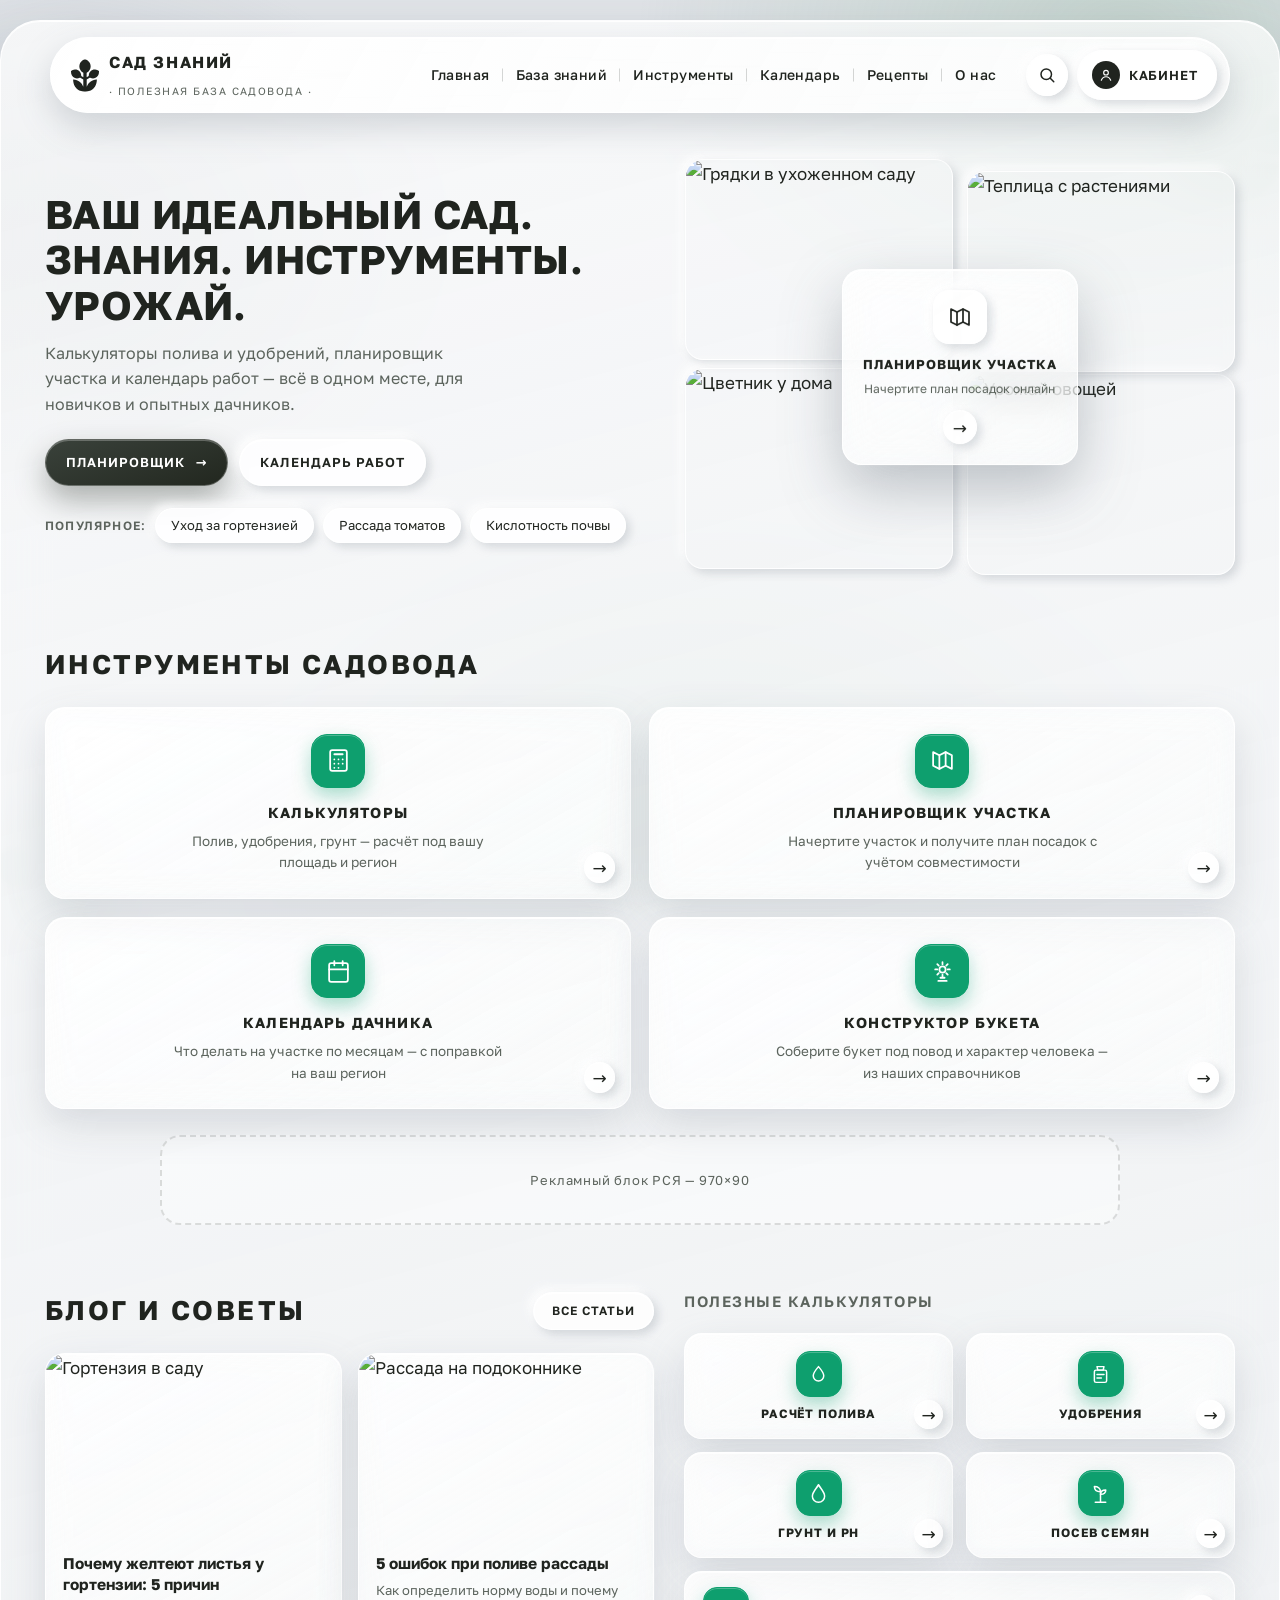
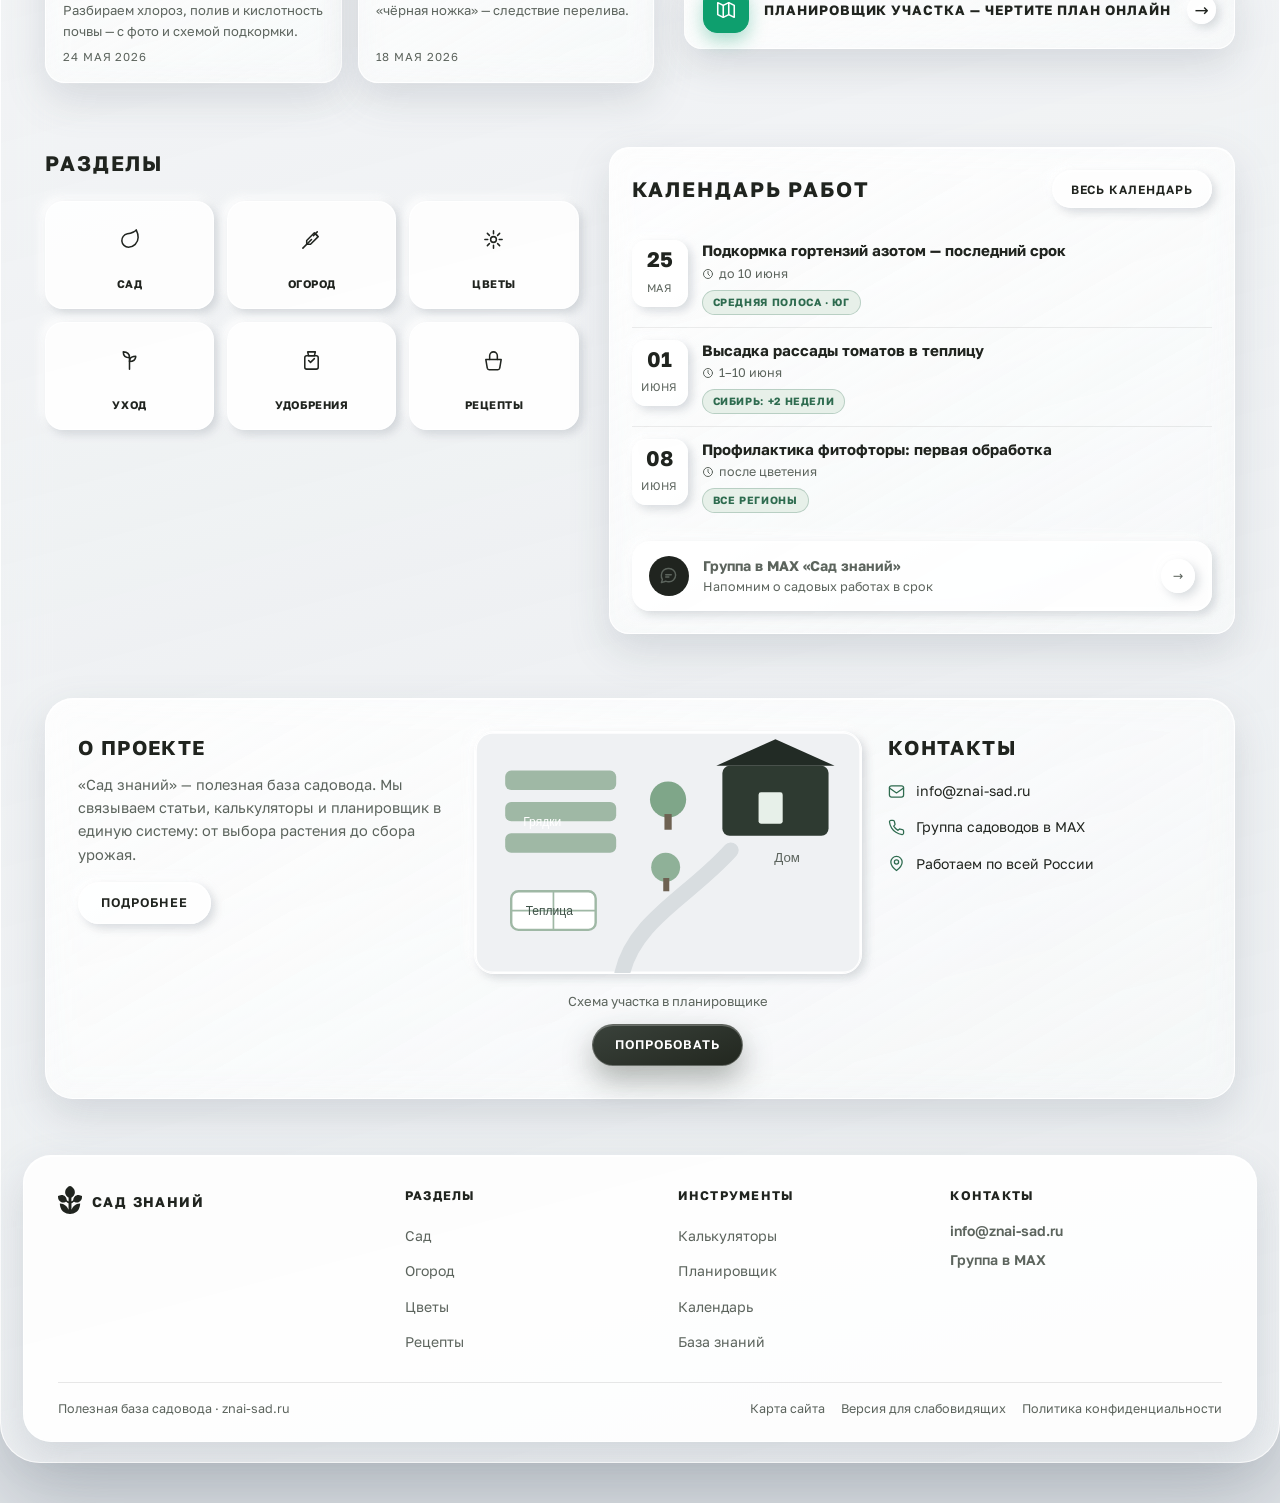
==== commit 1fe3e921: "Меню и футер: «Календарь» ведёт в /kalendar/, ссылка на политику конфиденциальности; макет синхрониз" ====
--- a/wp-content/themes/sad-znaniy/_design/index.html
+++ b/wp-content/themes/sad-znaniy/_design/index.html
@@ -34,6 +34,12 @@
     --accent:        #2E6B4F;
     --accent-soft:   #E7F0E9;
 
+    /* Изумрудный — фон плиток-иконок «Инструменты» и «Полезные калькуляторы» */
+    --emerald:        #0E9F6E;
+    --emerald-dark:   #0B8459;
+    --on-emerald:     #FFFFFF;
+    --emerald-shadow: 0 8px 18px rgba(14,159,110,.34);
+
     --glass:         linear-gradient(150deg, rgba(255,255,255,.78), rgba(248,250,250,.52));
     --glass-strong:  rgba(255,255,255,.88);
     --glass-border:  rgba(255,255,255,.95);
@@ -260,6 +266,17 @@
     color:var(--ink);
     transition:transform .22s ease;
 }
+
+/* Изумрудные плитки-иконки: «Инструменты садовода» и «Полезные калькуляторы» */
+.tool-card .tile-ico,
+.calc-tiles .tile-ico{
+    background:var(--emerald);
+    border-color:var(--emerald);
+    box-shadow:var(--emerald-shadow), inset 0 1px 0 rgba(255,255,255,.25);
+    color:var(--on-emerald);
+}
+.tool-card:hover .tile-ico,
+.calc-tiles .tile:hover .tile-ico{ background:var(--emerald-dark); border-color:var(--emerald-dark); }
 
 /* ИНСТРУМЕНТЫ: всегда 2 в ряд */
 .tools-grid{ display:grid; grid-template-columns:repeat(2,1fr); gap:18px; }
@@ -846,12 +863,12 @@
                     </div>
                 </div>
 
-                <a href="#" class="tg-banner">
+                <a href="https://web.max.ru/-76163835891728" class="tg-banner" target="_blank" rel="noopener">
                     <span class="tg-icon" aria-hidden="true">
-                        <svg width="19" height="19" viewBox="0 0 24 24" fill="currentColor"><path d="M21.9 4.6 18.9 19c-.2 1-.8 1.3-1.7.8l-4.6-3.4-2.2 2.1c-.3.3-.5.5-1 .5l.3-4.7 8.5-7.7c.4-.3-.1-.5-.6-.2L7 11.4l-4.5-1.4c-1-.3-1-1 .2-1.4l17.6-6.8c.8-.3 1.6.2 1.3 1.3Z"/></svg>
+                        <svg width="19" height="19" viewBox="0 0 24 24" fill="none" stroke="currentColor" stroke-width="1.8" stroke-linecap="round" stroke-linejoin="round"><path d="M21 11.5a8.4 8.4 0 0 1-9 8.4 9.2 9.2 0 0 1-3.6-.7L3 21l1.3-4A8.3 8.3 0 0 1 3 11.5 8.4 8.4 0 0 1 12 3.1a8.4 8.4 0 0 1 9 8.4Z"/><path d="M8.5 11h7M8.5 14h4"/></svg>
                     </span>
                     <span>
-                        <strong>Telegram-канал «Сад знаний»</strong>
+                        <strong>Группа в MAX «Сад знаний»</strong>
                         <span>Напомним о садовых работах в срок</span>
                     </span>
                     <span class="circle-go" aria-hidden="true">→</span>
@@ -900,7 +917,7 @@
                     </li>
                     <li>
                         <svg width="17" height="17" viewBox="0 0 24 24" fill="none" stroke="currentColor" stroke-width="1.8" stroke-linecap="round" stroke-linejoin="round" aria-hidden="true"><path d="M22 16.9v3a2 2 0 0 1-2.2 2 19.8 19.8 0 0 1-8.6-3.1 19.5 19.5 0 0 1-6-6A19.8 19.8 0 0 1 2.1 4.2 2 2 0 0 1 4.1 2h3a2 2 0 0 1 2 1.7c.1 1 .4 2 .7 2.9a2 2 0 0 1-.5 2.1L8.1 10a16 16 0 0 0 6 6l1.3-1.3a2 2 0 0 1 2.1-.4c.9.3 1.9.5 2.9.7a2 2 0 0 1 1.6 2Z"/></svg>
-                        <a href="#">Telegram-чат садоводов</a>
+                        <a href="https://web.max.ru/-76163835891728" target="_blank" rel="noopener">Группа садоводов в MAX</a>
                     </li>
                     <li>
                         <svg width="17" height="17" viewBox="0 0 24 24" fill="none" stroke="currentColor" stroke-width="1.8" stroke-linecap="round" stroke-linejoin="round" aria-hidden="true"><path d="M20 10c0 6-8 12-8 12S4 16 4 10a8 8 0 0 1 16 0Z"/><circle cx="12" cy="10" r="3"/></svg>
@@ -947,11 +964,11 @@
             <div class="footer-col">
                 <h4>Контакты</h4>
                 <a class="footer-phone" href="mailto:info@znai-sad.ru">info@znai-sad.ru</a>
-                <a class="footer-phone" href="#">Telegram-канал</a>
+                <a class="footer-phone" href="https://web.max.ru/-76163835891728" target="_blank" rel="noopener">Группа в MAX</a>
             </div>
         </div>
         <div class="footer-bottom">
-            <span>© 2026 «Сад знаний» · znai-sad.ru</span>
+            <span>Полезная база садовода · znai-sad.ru</span>
             <span class="spacer">
                 <a href="#" class="link-plain">Карта сайта</a>
                 <button type="button" id="bvi-toggle" class="link-plain" aria-pressed="false">Версия для слабовидящих</button>
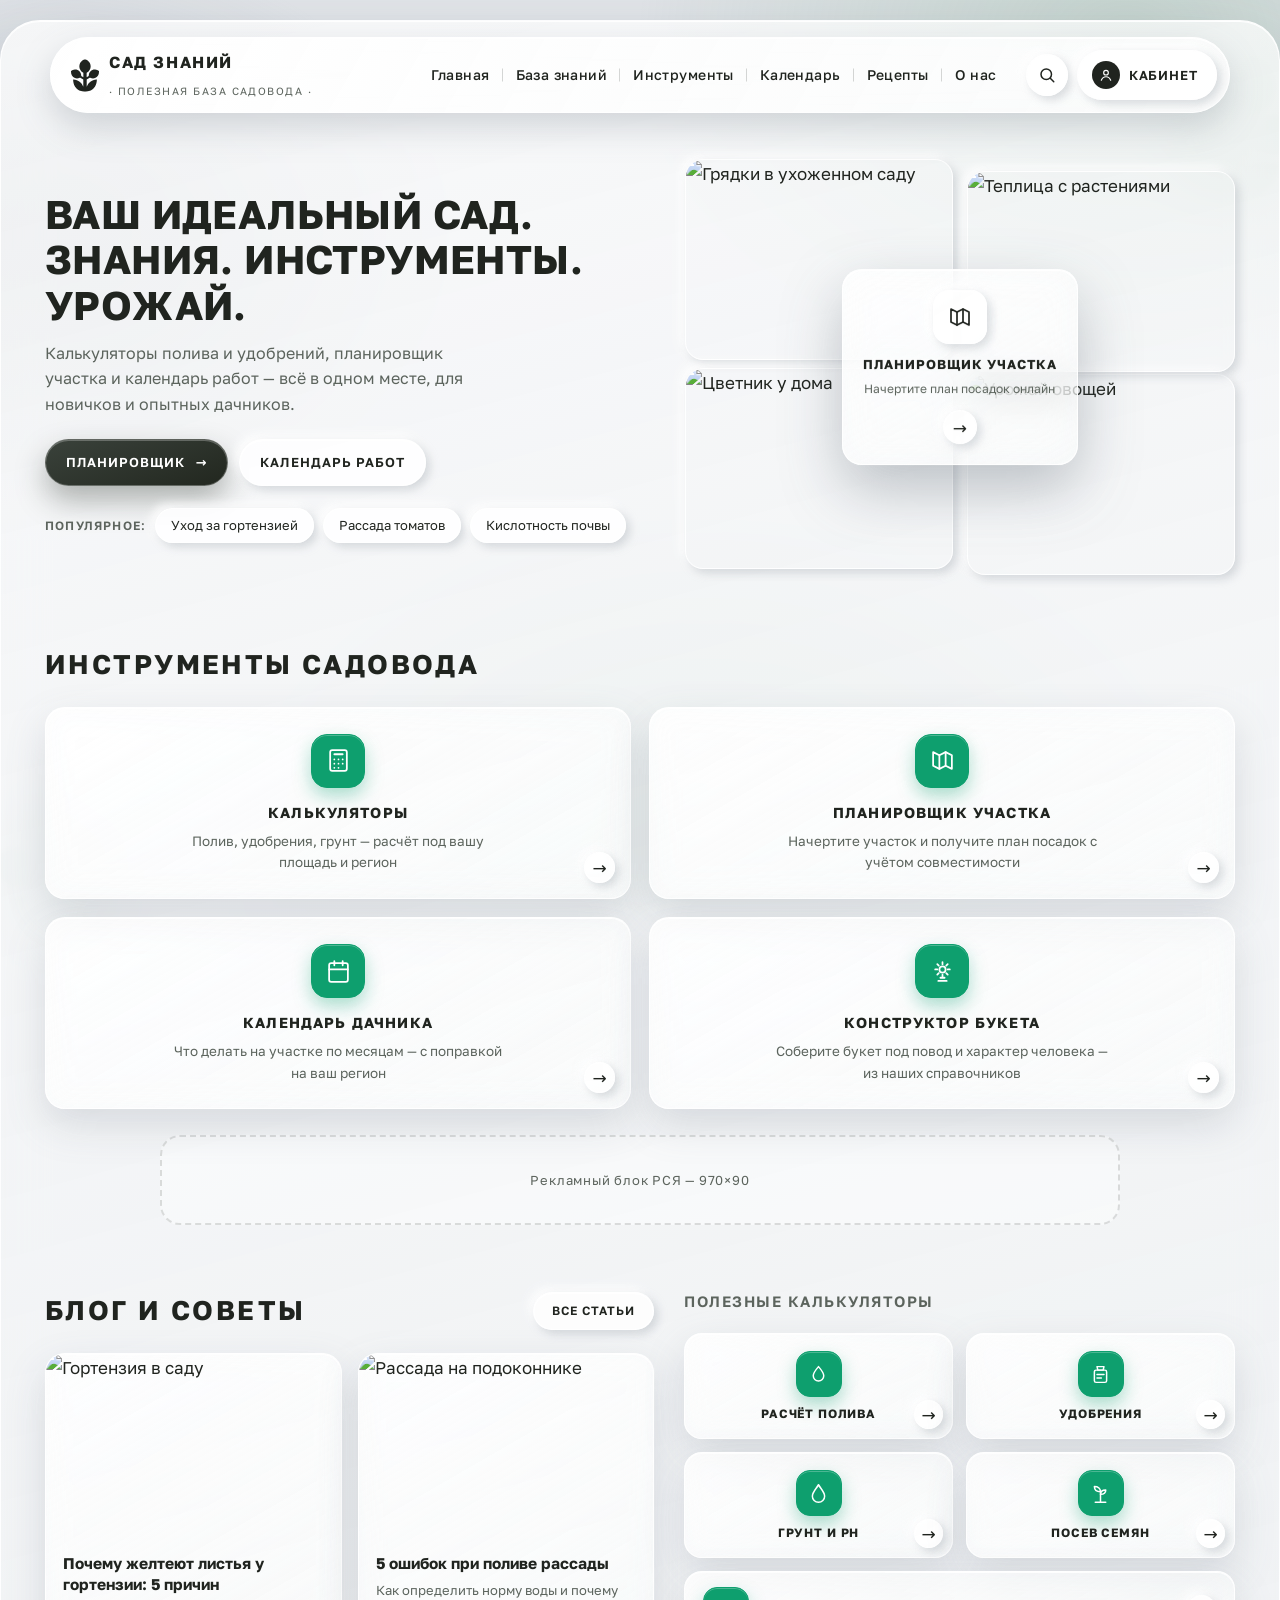
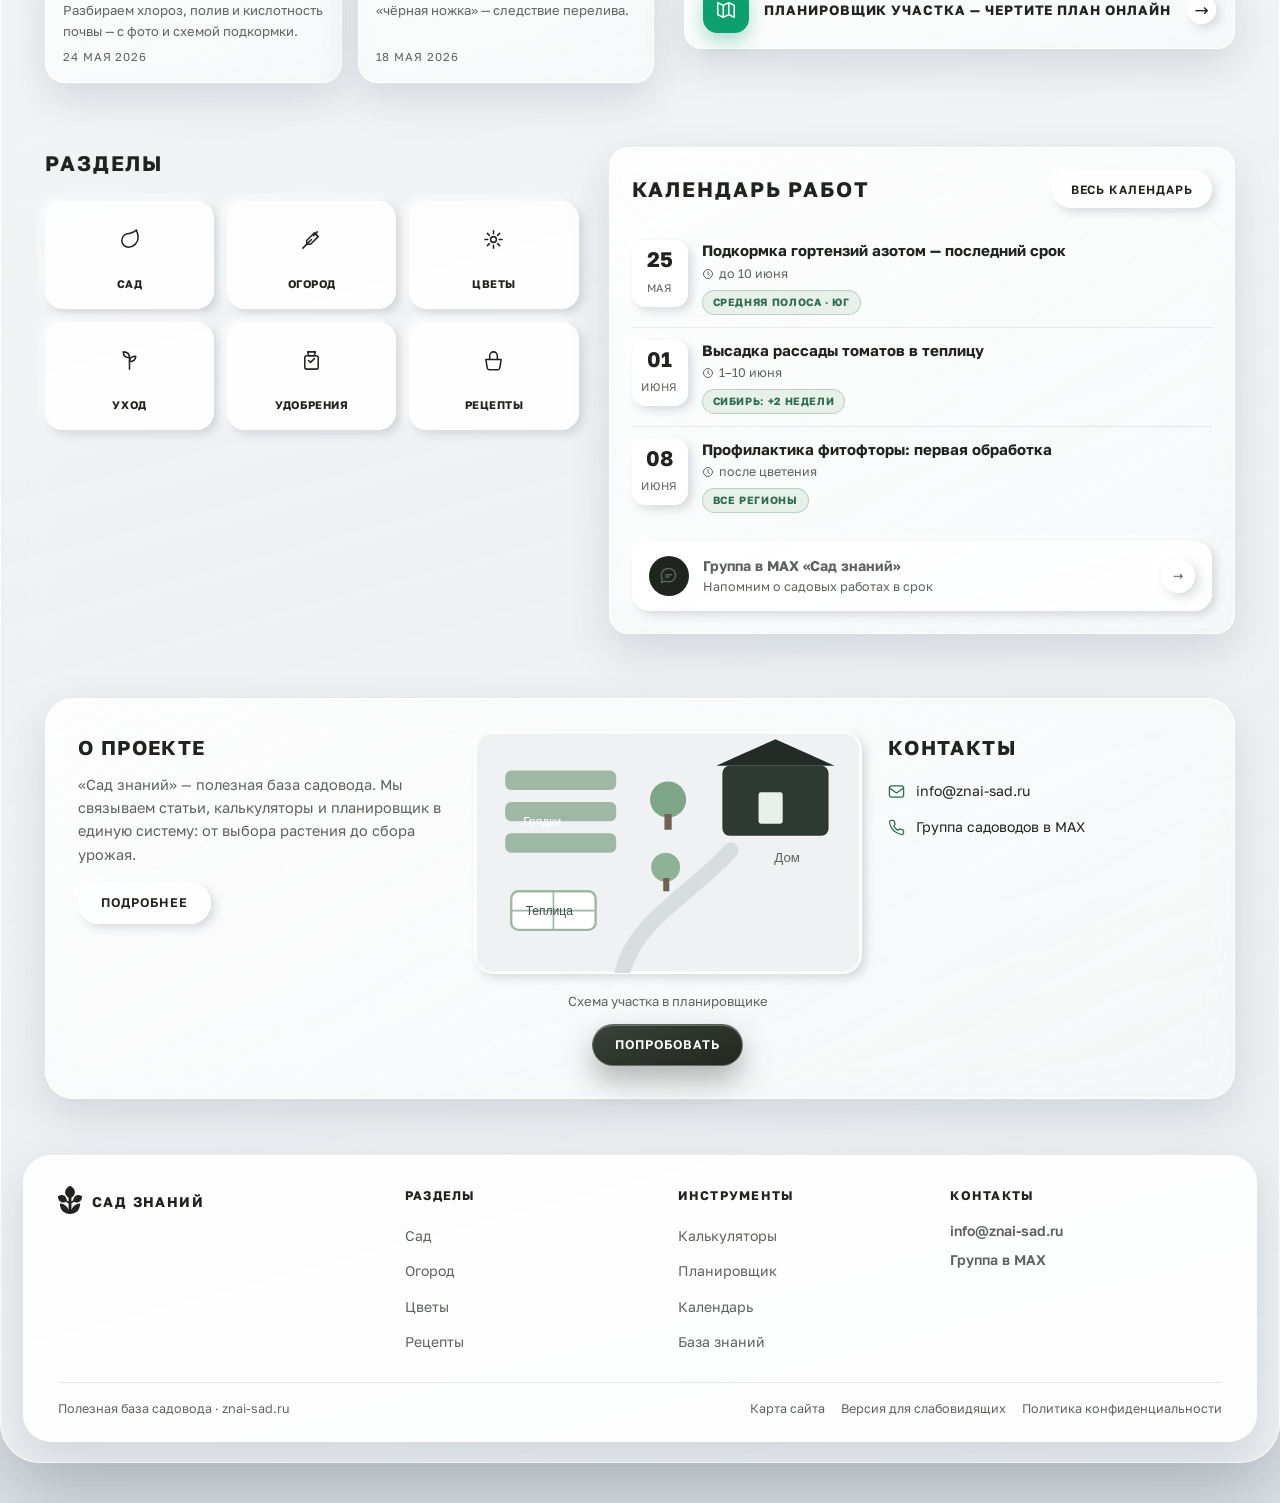
==== commit 66acf730: "fix(front): убран пункт «Работаем по всей России» из контактов - front-page.php: в блоке «Контакты» " ====
--- a/wp-content/themes/sad-znaniy/_design/index.html
+++ b/wp-content/themes/sad-znaniy/_design/index.html
@@ -919,10 +919,6 @@
                         <svg width="17" height="17" viewBox="0 0 24 24" fill="none" stroke="currentColor" stroke-width="1.8" stroke-linecap="round" stroke-linejoin="round" aria-hidden="true"><path d="M22 16.9v3a2 2 0 0 1-2.2 2 19.8 19.8 0 0 1-8.6-3.1 19.5 19.5 0 0 1-6-6A19.8 19.8 0 0 1 2.1 4.2 2 2 0 0 1 4.1 2h3a2 2 0 0 1 2 1.7c.1 1 .4 2 .7 2.9a2 2 0 0 1-.5 2.1L8.1 10a16 16 0 0 0 6 6l1.3-1.3a2 2 0 0 1 2.1-.4c.9.3 1.9.5 2.9.7a2 2 0 0 1 1.6 2Z"/></svg>
                         <a href="https://web.max.ru/-76163835891728" target="_blank" rel="noopener">Группа садоводов в MAX</a>
                     </li>
-                    <li>
-                        <svg width="17" height="17" viewBox="0 0 24 24" fill="none" stroke="currentColor" stroke-width="1.8" stroke-linecap="round" stroke-linejoin="round" aria-hidden="true"><path d="M20 10c0 6-8 12-8 12S4 16 4 10a8 8 0 0 1 16 0Z"/><circle cx="12" cy="10" r="3"/></svg>
-                        <span>Работаем по всей России</span>
-                    </li>
                 </ul>
             </div>
         </div>
